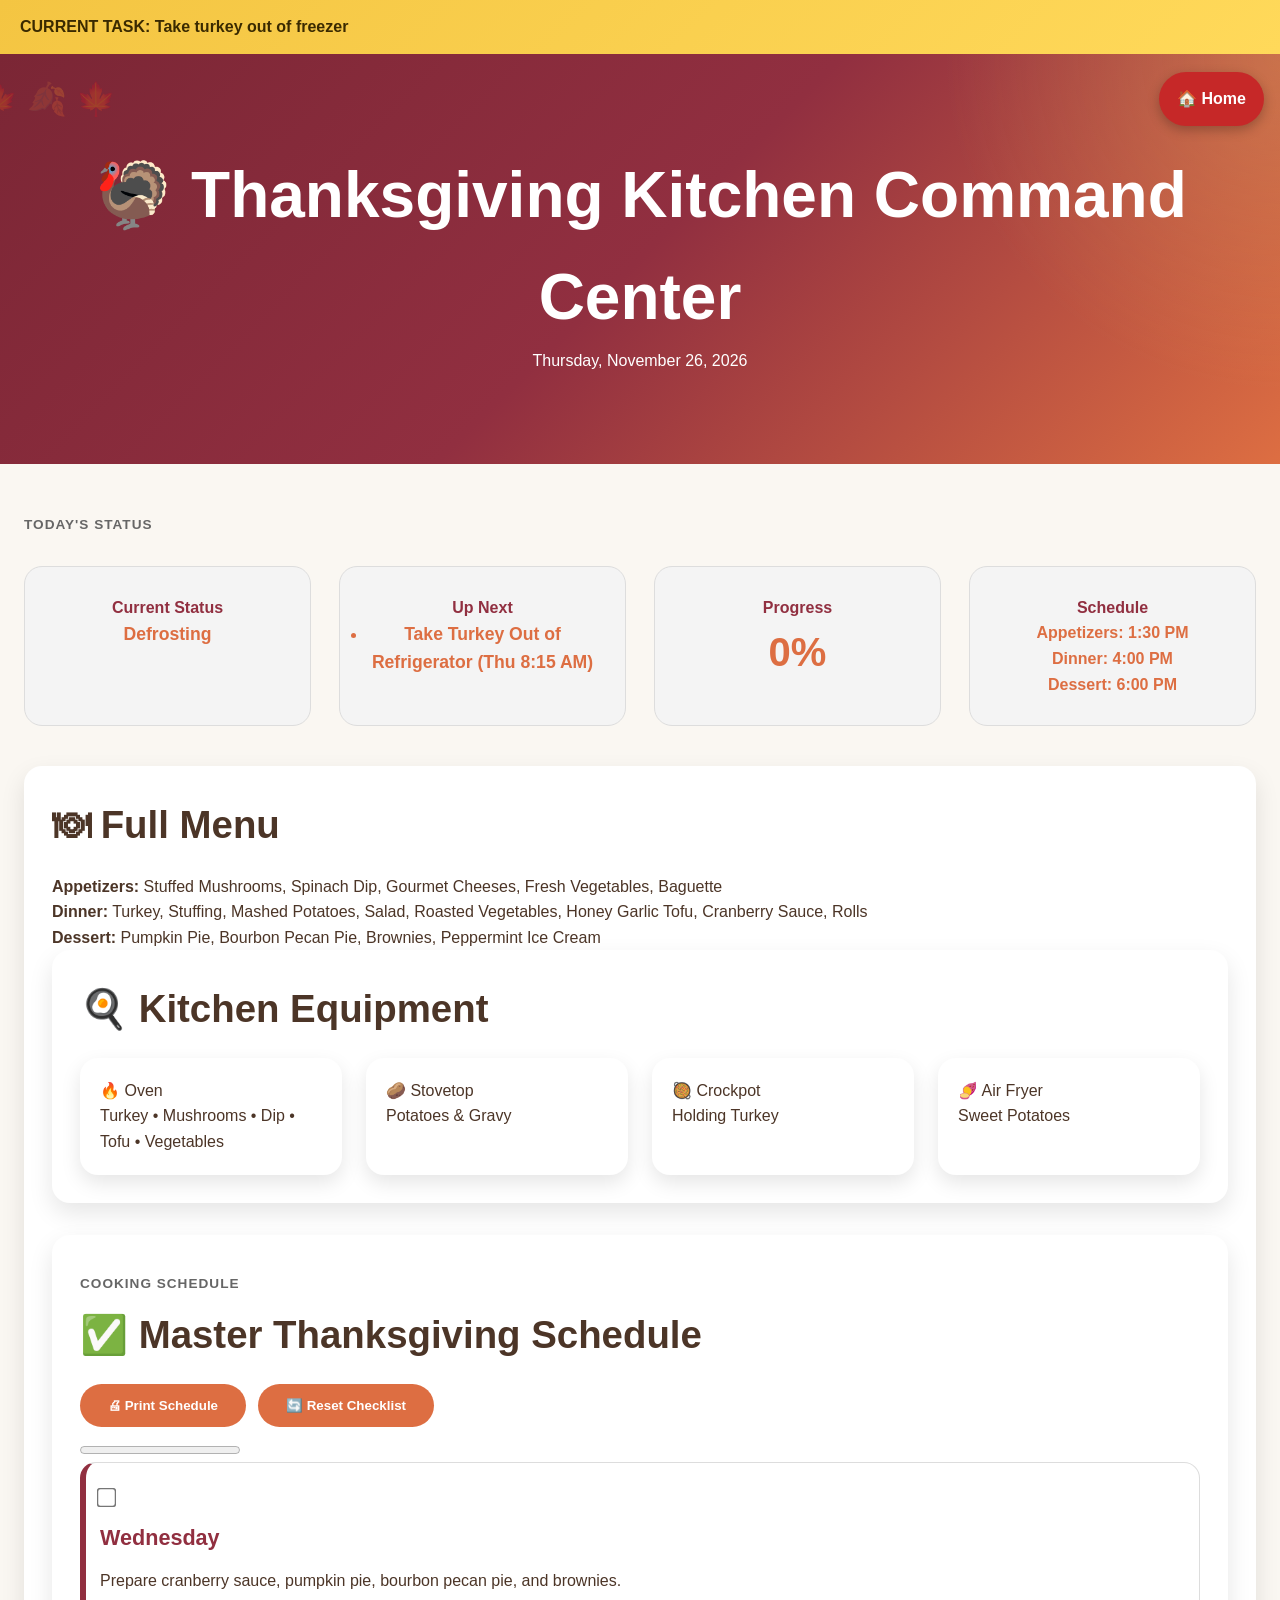
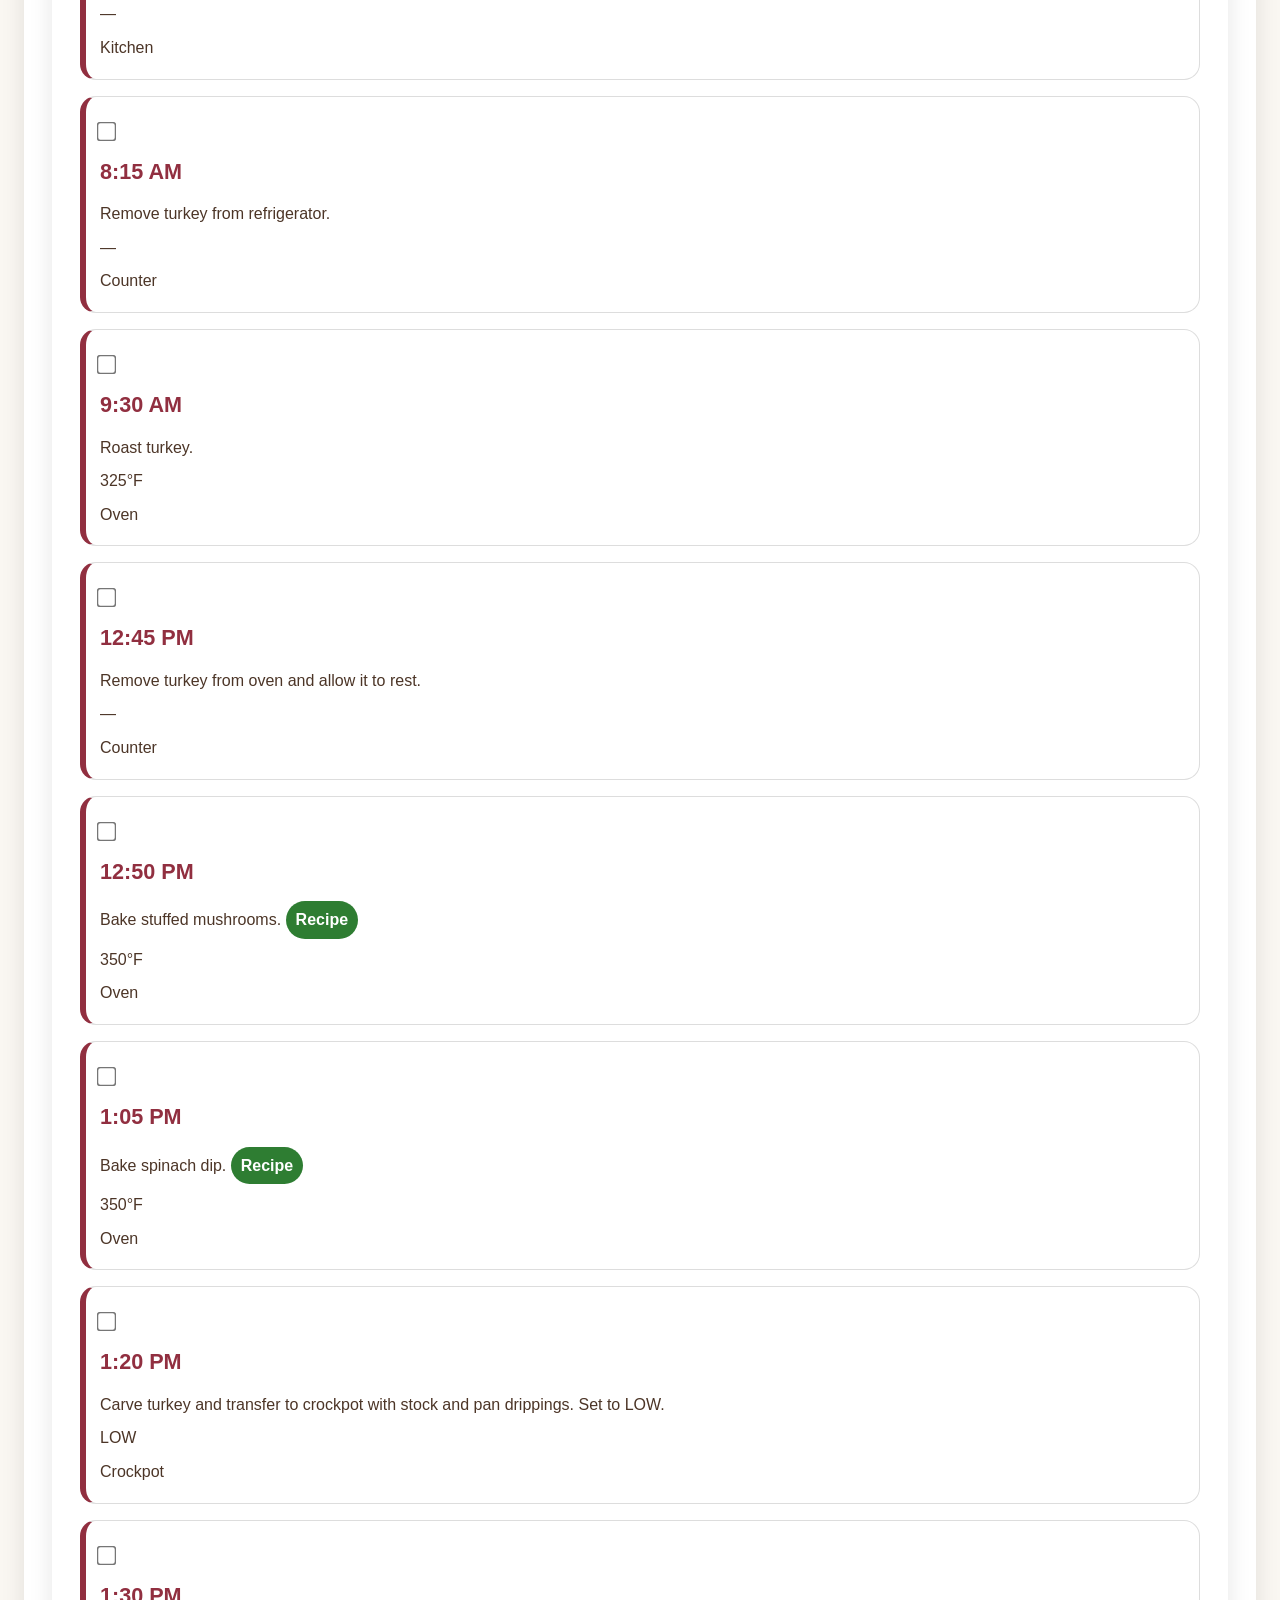
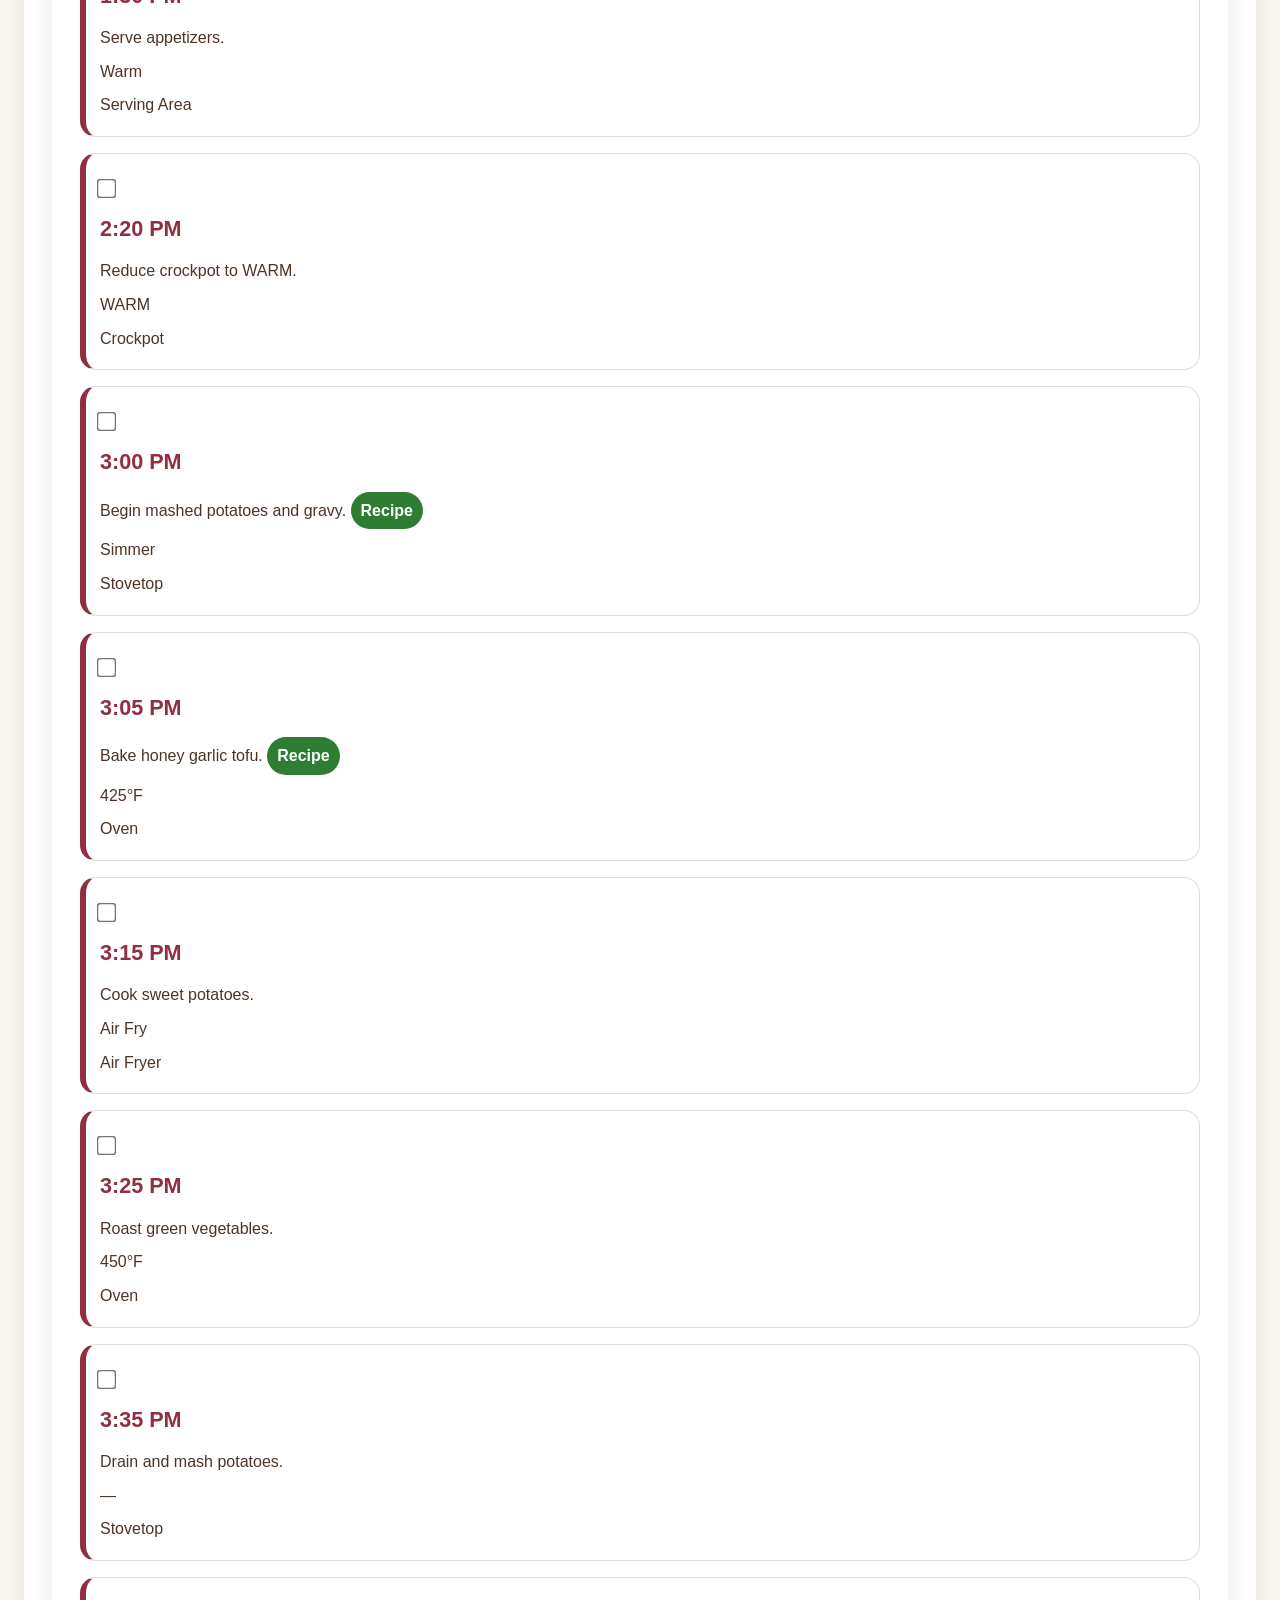
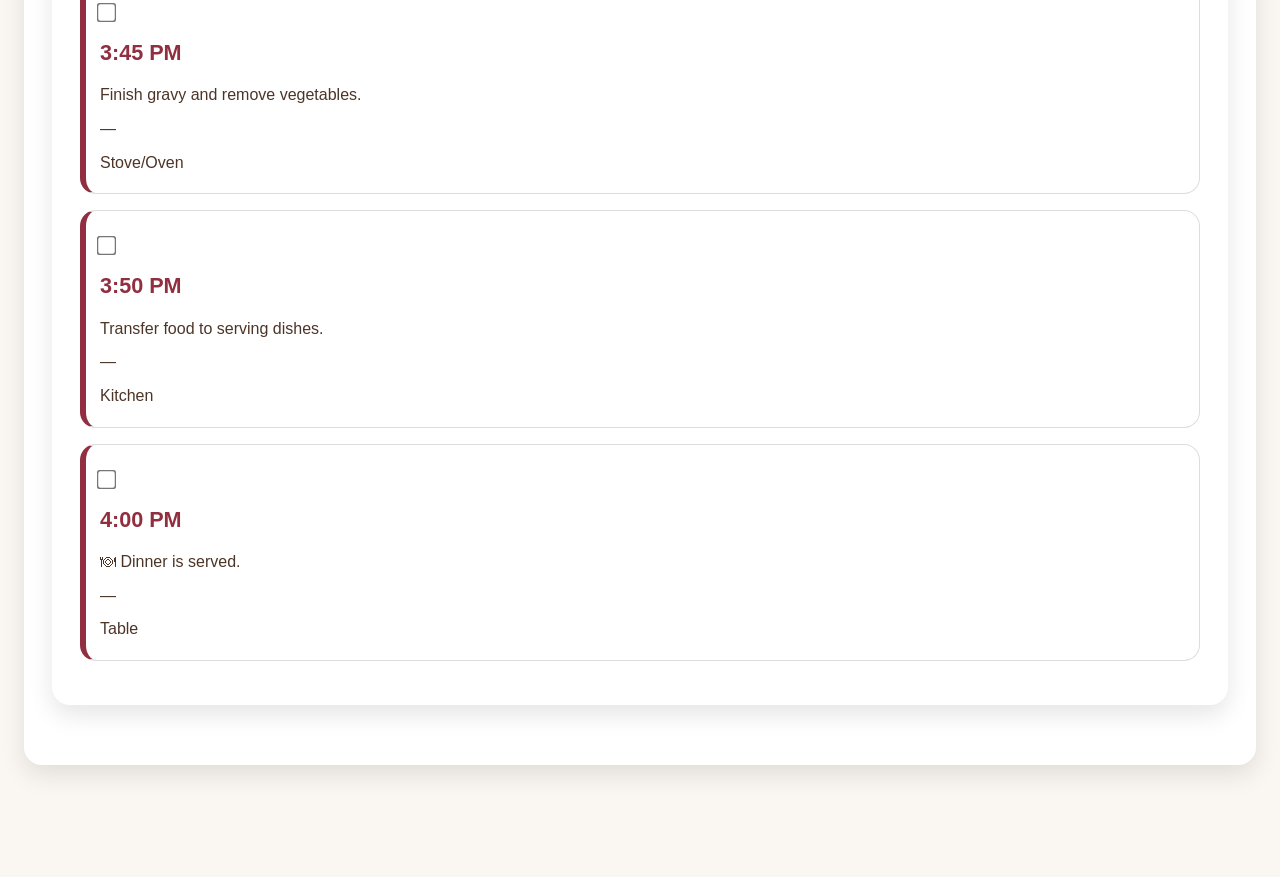
==== cooking.html @ 52731d4e "Add files via upload" ====
<!DOCTYPE html>
<html lang="en">
<head>
<meta charset="UTF-8">
<meta name="viewport" content="width=device-width, initial-scale=1.0">
<title>Thanksgiving Kitchen Command Center</title>
<link rel="stylesheet" href="styles.css">
<style>
.topnav{padding:20px}.sticky-task{position:sticky;top:0;background:#912f40;color:#fff;padding:14px 20px;z-index:1000;font-weight:700}.equipment{display:grid;grid-template-columns:repeat(auto-fit,minmax(220px,1fr));gap:24px}.equip{background:#fff;border-radius:18px;padding:20px;box-shadow:0 8px 20px rgba(0,0,0,.1)}.controls{display:flex;gap:12px;flex-wrap:wrap}.progress-wrap{margin-top:10px}.schedule-table input{transform:scale(1.2)} 
.table-wrapper{overflow:visible}.schedule-table{width:100%}.schedule-table tr:first-child{display:none}.schedule-table,.schedule-table tbody,.schedule-table tr,.schedule-table td{display:block;width:100%}.schedule-table tr{background:#fff;margin:0 0 16px 0;border-radius:16px;padding:14px;box-shadow:0 4px 12px rgba(0,0,0,.08);border-left:6px solid #912f40}.schedule-table td{border:none;padding:4px 0}.schedule-table td:nth-child(1){font-size:1.25rem;font-weight:700}.schedule-table td:nth-child(2){font-weight:700;color:#912f40;font-size:1.05rem}.schedule-table td:nth-child(3){padding-top:8px}.schedule-table input{transform:scale(1.5)}.info-strip{background:#f4f4f4!important;box-shadow:none!important;border:1px solid #ddd}.section-title{font-size:.85rem;letter-spacing:1px;color:#666;font-weight:700;margin:10px 0;text-transform:uppercase}.equipment-simple{line-height:1.9;font-size:1.05rem}.schedule-table tr{box-shadow:none!important;border:1px solid #ddd;border-left:6px solid #912f40}.schedule-table td:nth-child(2){font-size:1.35rem}.schedule-table a{display:inline-block;background:#2e7d32;color:#fff;padding:6px 10px;border-radius:999px;text-decoration:none;font-weight:700}</style>
</head>
<body>
<style>.floating-home{position:fixed;right:16px;top:72px;background:#c62828;color:#fff;padding:14px 18px;border-radius:999px;text-decoration:none;font-weight:700;box-shadow:0 4px 12px rgba(0,0,0,.25);z-index:5000;display:block;color:#fff}.floating-home.show{display:block}</style><a href="index.html" class="floating-home" id="homeBtn">🏠 Home</a>
<div class="sticky-task" style="background:linear-gradient(135deg,#f4c542,#ffd95a);color:#3a2a00;font-weight:700">CURRENT TASK: <span id="currentTask">Take turkey out of freezer</span></div>
<header class="hero">
<h1>🦃 Thanksgiving Kitchen Command Center</h1>
<p>Thursday, November 26, 2026</p>
</header>
<div class="container">
<h3 class="section-title">Today's Status</h3><div class="dashboard">
<div class="stat-card info-strip"><div class="stat-title">Current Status</div><div id="turkeyStatus" class="stat-value" style="font-size:1.1rem">Defrosting</div></div>
<div class="stat-card info-strip"><div class="stat-title">Up Next</div><div class="stat-value" id="upNext" style="font-size:1.1rem"><ul><li>Take Turkey Out of Refrigerator (Thu 8:15 AM)</li></ul></div></div>
<div class="stat-card info-strip"><div class="stat-title">Progress</div><div class="stat-value" id="progressPct">0%</div></div>
<div class="stat-card info-strip"><div class="stat-title">Schedule</div><div class="stat-value" style="font-size:1rem">Appetizers: 1:30 PM<br>Dinner: 4:00 PM<br>Dessert: 6:00 PM</div></div>
</div>
<div class='card'><h2>🍽 Full Menu</h2><p><strong>Appetizers:</strong> Stuffed Mushrooms, Spinach Dip, Gourmet Cheeses, Fresh Vegetables, Baguette</p><p><strong>Dinner:</strong> Turkey, Stuffing, Mashed Potatoes, Salad, Roasted Vegetables, Honey Garlic Tofu, Cranberry Sauce, Rolls</p><p><strong>Dessert:</strong> Pumpkin Pie, Bourbon Pecan Pie, Brownies, Peppermint Ice Cream</p><div class="card"><h2>🍳 Kitchen Equipment</h2><div class="equipment"><div class="equip">🔥 Oven<br>Turkey • Mushrooms • Dip • Tofu • Vegetables</div><div class="equip">🥔 Stovetop<br>Potatoes & Gravy</div><div class="equip">🥘 Crockpot<br>Holding Turkey</div><div class="equip">🍠 Air Fryer<br>Sweet Potatoes</div></div></div>
<div class="card">
<h3 class="section-title">Cooking Schedule</h3><h2>✅ Master Thanksgiving Schedule</h2>
<div class="controls"><button class="btn" onclick="window.print()">🖨 Print Schedule</button><button class="btn btn-secondary" onclick="resetChecks()">🔄 Reset Checklist</button></div>
<div class="progress-wrap"><progress id="progress" max="17" value="0"></progress></div>
<div class="table-wrapper">
<table class="schedule-table">
<tr><th>Done</th><th>Time</th><th>Task</th><th>Temp</th><th>Equipment</th></tr>
<tr><td><input class='task' type='checkbox'></td><td>Wednesday</td><td>Prepare cranberry sauce, pumpkin pie, bourbon pecan pie, and brownies.</td><td>—</td><td>Kitchen</td></tr>
<tr><td><input class='task' type='checkbox'></td><td>8:15 AM</td><td>Remove turkey from refrigerator.</td><td>—</td><td>Counter</td></tr>
<tr><td><input class='task' type='checkbox'></td><td>9:30 AM</td><td>Roast turkey.</td><td>325°F</td><td>Oven</td></tr>
<tr><td><input class='task' type='checkbox'></td><td>12:45 PM</td><td>Remove turkey from oven and allow it to rest.</td><td>—</td><td>Counter</td></tr>
<tr><td><input class='task' type='checkbox'></td><td>12:50 PM</td><td>Bake stuffed mushrooms. <a href="https://www.veganricha.com/vegan-stuffed-mushrooms/" target="_blank" rel="noopener noreferrer">Recipe</a></td><td>350°F</td><td>Oven</td></tr>
<tr><td><input class='task' type='checkbox'></td><td>1:05 PM</td><td>Bake spinach dip. <a href="https://onmykidsplate.com/baked-spinach-dip/" target="_blank" rel="noopener noreferrer">Recipe</a></td><td>350°F</td><td>Oven</td></tr>
<tr><td><input class='task' type='checkbox'></td><td>1:20 PM</td><td>Carve turkey and transfer to crockpot with stock and pan drippings. Set to LOW.</td><td>LOW</td><td>Crockpot</td></tr>
<tr><td><input class='task' type='checkbox'></td><td>1:30 PM</td><td>Serve appetizers.</td><td>Warm</td><td>Serving Area</td></tr>
<tr><td><input class='task' type='checkbox'></td><td>2:20 PM</td><td>Reduce crockpot to WARM.</td><td>WARM</td><td>Crockpot</td></tr>
<tr><td><input class='task' type='checkbox'></td><td>3:00 PM</td><td>Begin mashed potatoes and gravy. <a href="https://www.noracooks.com/easy-vegan-gravy/" target="_blank" rel="noopener noreferrer">Recipe</a></td><td>Simmer</td><td>Stovetop</td></tr>
<tr><td><input class='task' type='checkbox'></td><td>3:05 PM</td><td>Bake honey garlic tofu. <a href="https://www.plantpowercouple.com/recipes/vegan-honey-chicken-recipe/" target="_blank" rel="noopener noreferrer">Recipe</a></td><td>425°F</td><td>Oven</td></tr>
<tr><td><input class='task' type='checkbox'></td><td>3:15 PM</td><td>Cook sweet potatoes.</td><td>Air Fry</td><td>Air Fryer</td></tr>
<tr><td><input class='task' type='checkbox'></td><td>3:25 PM</td><td>Roast green vegetables.</td><td>450°F</td><td>Oven</td></tr>
<tr><td><input class='task' type='checkbox'></td><td>3:35 PM</td><td>Drain and mash potatoes.</td><td>—</td><td>Stovetop</td></tr>
<tr><td><input class='task' type='checkbox'></td><td>3:45 PM</td><td>Finish gravy and remove vegetables.</td><td>—</td><td>Stove/Oven</td></tr>
<tr><td><input class='task' type='checkbox'></td><td>3:50 PM</td><td>Transfer food to serving dishes.</td><td>—</td><td>Kitchen</td></tr>
<tr><td><input class='task' type='checkbox'></td><td>4:00 PM</td><td>🍽 Dinner is served.</td><td>—</td><td>Table</td></tr>
</table></div></div>
</div>
---- styles.css ----
/* Thanksgiving Command Center v3 */
:root{
--cranberry:#912f40;--cranberry-dark:#7b2635;--pumpkin:#dd6e42;--pumpkin-dark:#c95e34;--gold:#f4b942;--gold-light:#ffd86b;--sage:#7d8f69;--cream:#faf7f2;--brown:#4c3527;--radius-sm:12px;--radius-md:18px;--radius-lg:24px;--shadow-sm:0 4px 10px rgba(0,0,0,.08);--shadow-md:0 10px 24px rgba(0,0,0,.10);--shadow-lg:0 20px 40px rgba(0,0,0,.15);--content-width:1400px;--transition:all .25s ease}
*{box-sizing:border-box;margin:0;padding:0}html{scroll-behavior:smooth}body{background:var(--cream);color:var(--brown);font-family:'Segoe UI',Tahoma,sans-serif;line-height:1.6}.container{max-width:var(--content-width);margin:0 auto;padding:40px 24px 80px}h1{font-size:clamp(2.5rem,5vw,4.5rem)}h2{font-size:clamp(1.8rem,3vw,2.5rem);margin-bottom:18px}h3{font-size:1.2rem;margin-bottom:8px}.hero{position:relative;overflow:hidden;background:radial-gradient(circle at top right,rgba(255,216,107,.25),transparent 25%),linear-gradient(135deg,var(--cranberry-dark),var(--cranberry),var(--pumpkin));color:#fff;text-align:center;padding:90px 20px}.hero::before{content:'🍁 🍂 🍁 🍂 🍁';position:absolute;top:20px;left:-120px;font-size:2rem;opacity:.25;animation:driftLeaves 30s linear infinite}.card{background:#fff;border-radius:var(--radius-md);padding:28px;box-shadow:var(--shadow-md);margin-bottom:32px;transition:var(--transition)}.card:hover{transform:translateY(-4px);box-shadow:var(--shadow-lg)}.dashboard{display:grid;grid-template-columns:repeat(auto-fit,minmax(240px,1fr));gap:28px;margin:30px 0 40px}.stat-card{background:#fff;border-top:6px solid var(--pumpkin);padding:28px;border-radius:var(--radius-md);box-shadow:var(--shadow-md);text-align:center}.stat-title{color:var(--cranberry);font-weight:700}.stat-value{font-size:clamp(1.5rem,4vw,2.5rem);font-weight:800;color:var(--pumpkin)}.btn{display:inline-block;background:var(--pumpkin);color:#fff;border:none;border-radius:999px;padding:14px 28px;font-weight:700;cursor:pointer}.btn:hover{background:var(--pumpkin-dark)}.menu-grid,.equipment-grid,.grid{display:grid;gap:28px;grid-template-columns:repeat(auto-fit,minmax(280px,1fr));margin-bottom:40px}.menu-card,.equipment-card{background:#fff;padding:24px;border-radius:var(--radius-md);box-shadow:var(--shadow-md)}.equipment-card{border-top:6px solid var(--sage)}table{width:100%;border-collapse:collapse}th{background:var(--cranberry);color:#fff}th,td{border:1px solid #ddd;padding:12px}.table-wrapper{overflow-x:auto}.timeline{display:grid;gap:18px}.timeline-item{background:#fff;border-left:5px solid var(--pumpkin);padding:18px;border-radius:var(--radius-sm)}.bracket{min-width:1100px;display:grid;grid-template-columns:repeat(3,1fr);gap:50px}.match{background:#fff;padding:18px;border-radius:12px;box-shadow:var(--shadow-sm);position:relative}.match::after{content:'';position:absolute;right:-50px;top:50%;width:50px;height:3px;background:#d7c7b9}.champion-banner{background:linear-gradient(135deg,var(--gold),var(--gold-light));padding:36px;border-radius:var(--radius-lg);text-align:center;box-shadow:var(--shadow-lg)}@keyframes driftLeaves{from{transform:translateX(-10vw)}to{transform:translateX(120vw)}}@media(max-width:900px){.bracket{min-width:auto;grid-template-columns:1fr}.match::after{display:none}.dashboard,.grid,.menu-grid,.equipment-grid{grid-template-columns:1fr}}
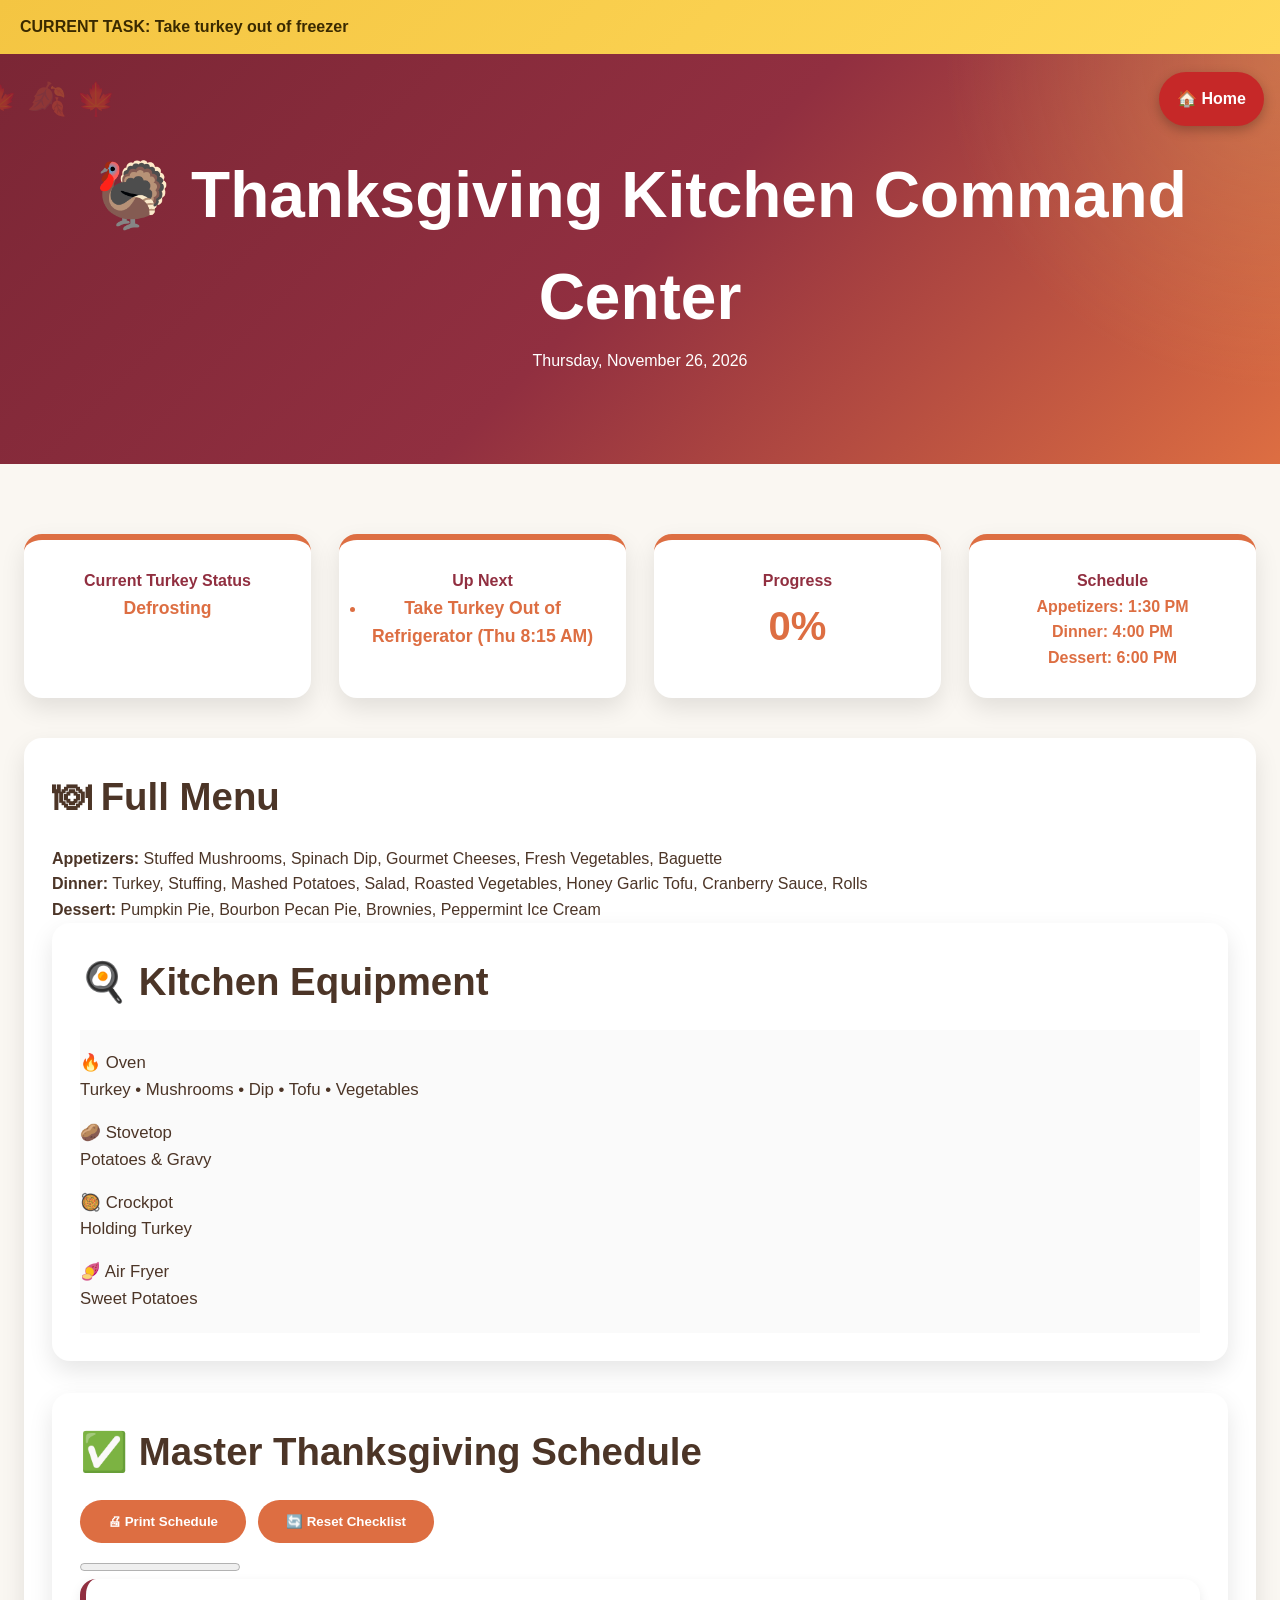
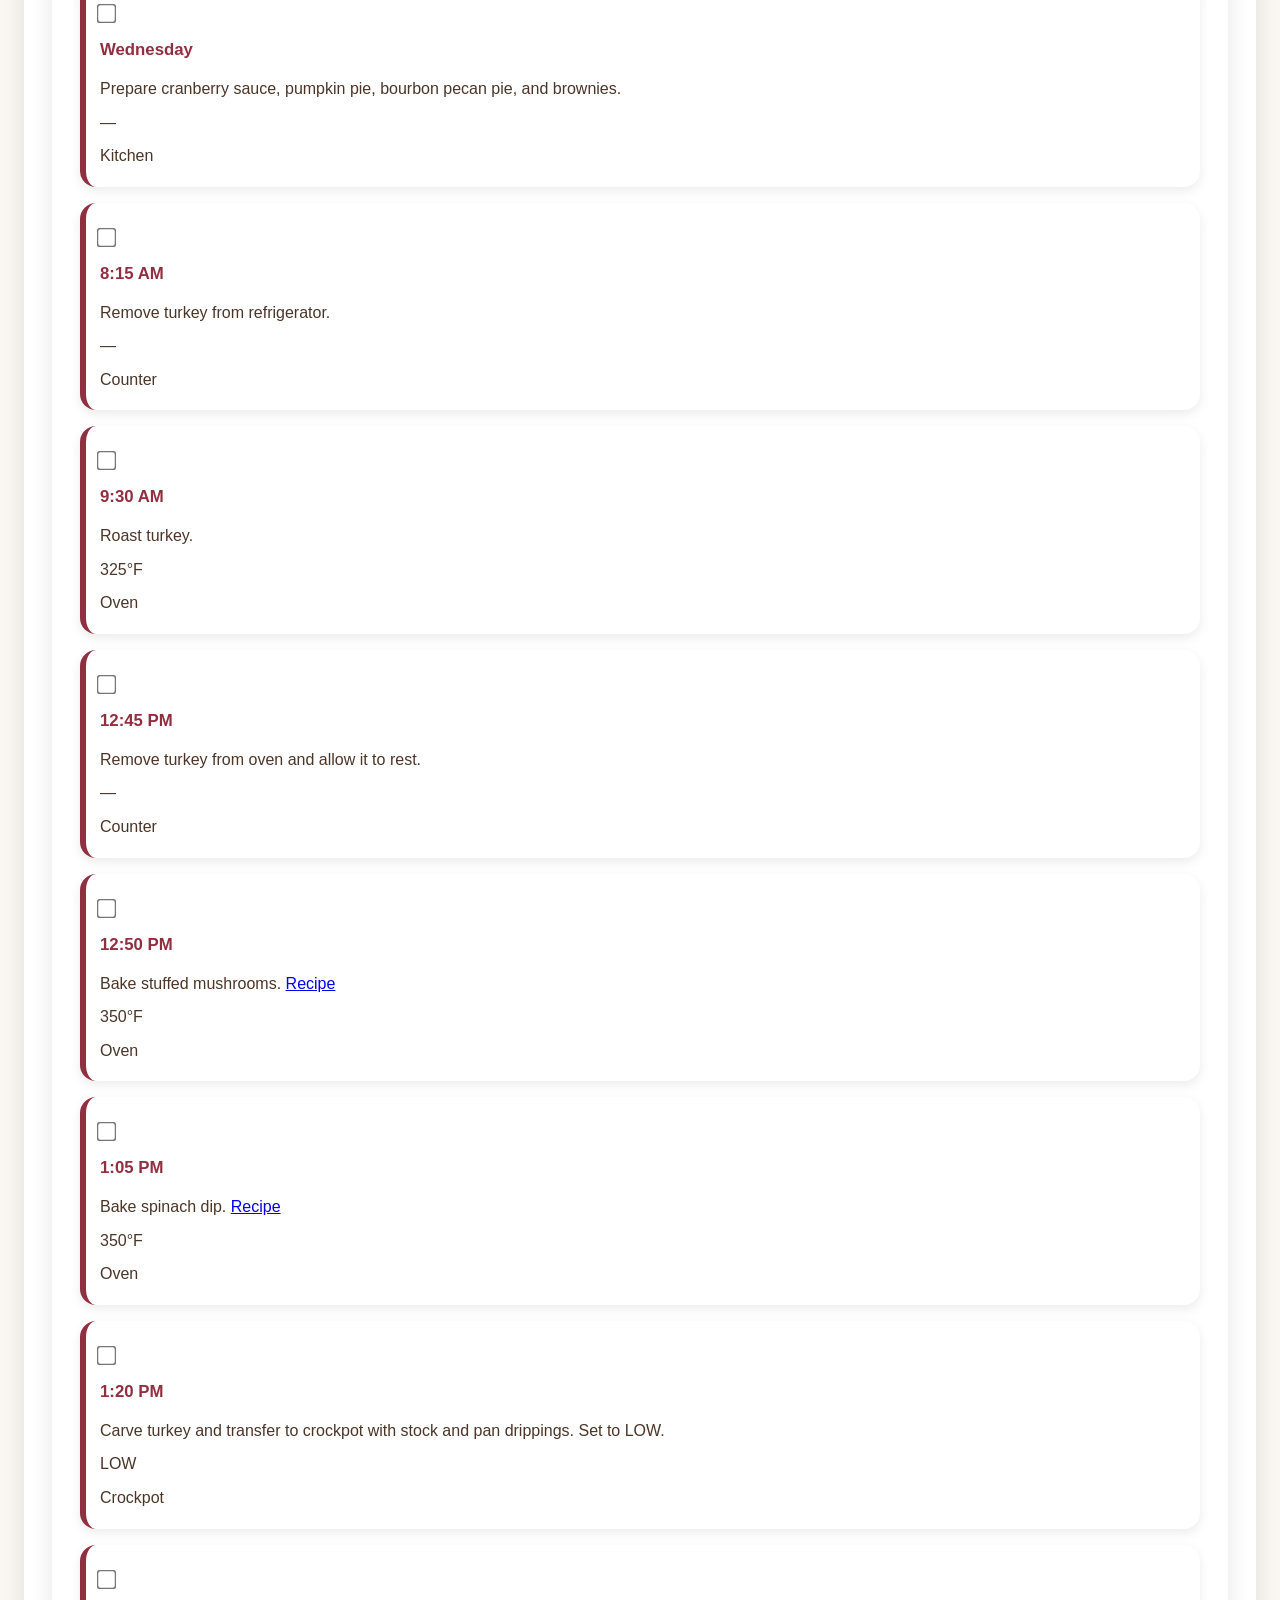
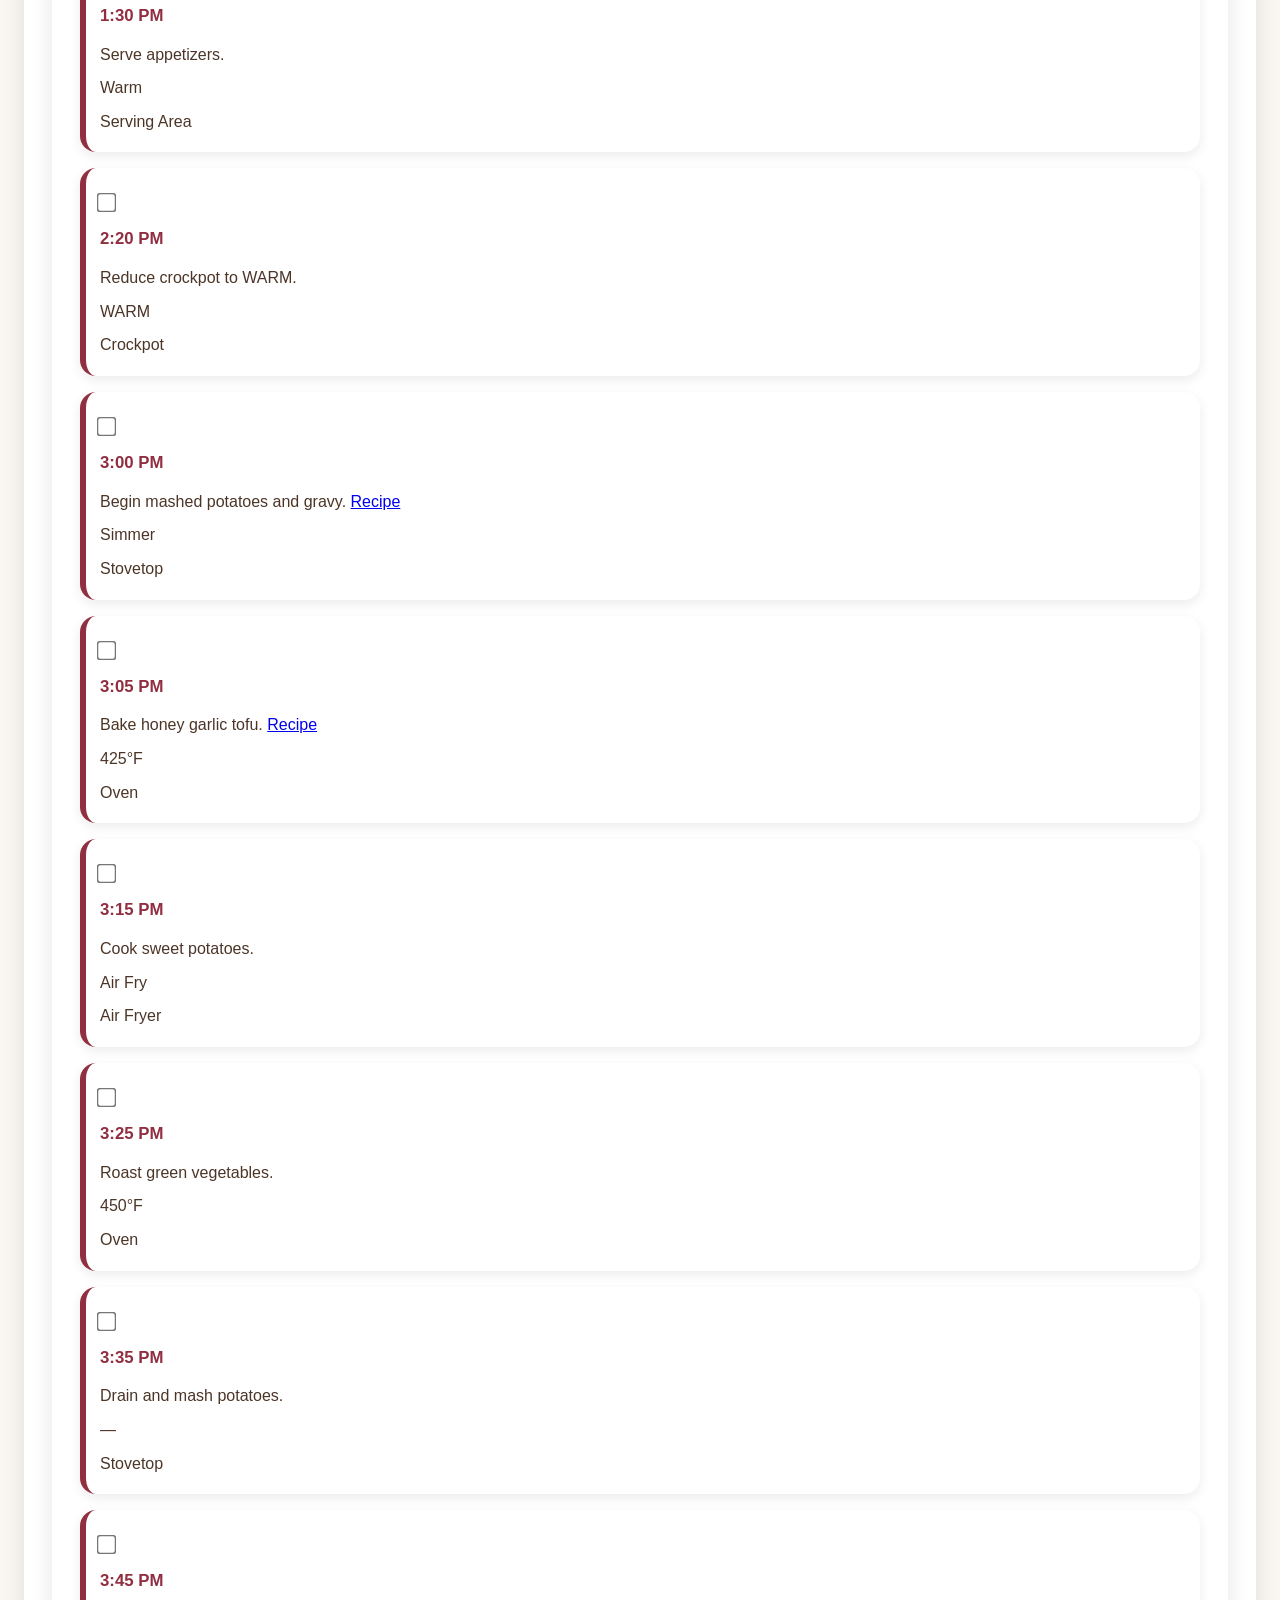
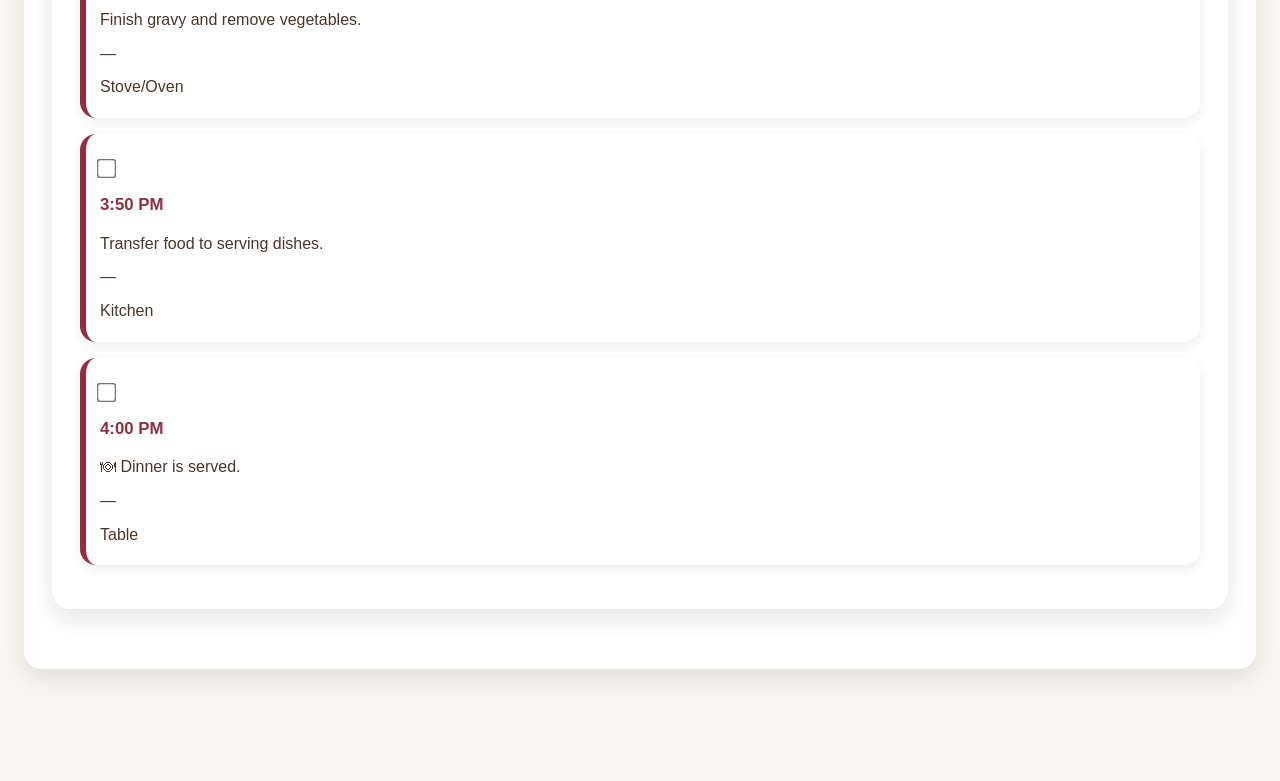
==== commit f96733df: "Add files via upload" ====
--- a/cooking.html
+++ b/cooking.html
@@ -7,7 +7,7 @@
 <link rel="stylesheet" href="styles.css">
 <style>
 .topnav{padding:20px}.sticky-task{position:sticky;top:0;background:#912f40;color:#fff;padding:14px 20px;z-index:1000;font-weight:700}.equipment{display:grid;grid-template-columns:repeat(auto-fit,minmax(220px,1fr));gap:24px}.equip{background:#fff;border-radius:18px;padding:20px;box-shadow:0 8px 20px rgba(0,0,0,.1)}.controls{display:flex;gap:12px;flex-wrap:wrap}.progress-wrap{margin-top:10px}.schedule-table input{transform:scale(1.2)} 
-.table-wrapper{overflow:visible}.schedule-table{width:100%}.schedule-table tr:first-child{display:none}.schedule-table,.schedule-table tbody,.schedule-table tr,.schedule-table td{display:block;width:100%}.schedule-table tr{background:#fff;margin:0 0 16px 0;border-radius:16px;padding:14px;box-shadow:0 4px 12px rgba(0,0,0,.08);border-left:6px solid #912f40}.schedule-table td{border:none;padding:4px 0}.schedule-table td:nth-child(1){font-size:1.25rem;font-weight:700}.schedule-table td:nth-child(2){font-weight:700;color:#912f40;font-size:1.05rem}.schedule-table td:nth-child(3){padding-top:8px}.schedule-table input{transform:scale(1.5)}.info-strip{background:#f4f4f4!important;box-shadow:none!important;border:1px solid #ddd}.section-title{font-size:.85rem;letter-spacing:1px;color:#666;font-weight:700;margin:10px 0;text-transform:uppercase}.equipment-simple{line-height:1.9;font-size:1.05rem}.schedule-table tr{box-shadow:none!important;border:1px solid #ddd;border-left:6px solid #912f40}.schedule-table td:nth-child(2){font-size:1.35rem}.schedule-table a{display:inline-block;background:#2e7d32;color:#fff;padding:6px 10px;border-radius:999px;text-decoration:none;font-weight:700}</style>
+.table-wrapper{overflow:visible}.schedule-table{width:100%}.schedule-table tr:first-child{display:none}.schedule-table,.schedule-table tbody,.schedule-table tr,.schedule-table td{display:block;width:100%}.schedule-table tr{background:#fff;margin:0 0 16px 0;border-radius:16px;padding:14px;box-shadow:0 4px 12px rgba(0,0,0,.08);border-left:6px solid #912f40}.schedule-table td{border:none;padding:4px 0}.schedule-table td:nth-child(1){font-size:1.25rem;font-weight:700}.schedule-table td:nth-child(2){font-weight:700;color:#912f40;font-size:1.05rem}.schedule-table td:nth-child(3){padding-top:8px}.schedule-table input{transform:scale(1.5)}.equipment-simple{display:block!important;background:#fafafa;padding:12px 0}.equipment-simple .equip{background:none!important;box-shadow:none!important;border:none!important;padding:8px 0;margin:0;font-size:1.05rem}.equipment-simple h3{margin:0;font-size:1rem;color:#444}</style>
 </head>
 <body>
 <style>.floating-home{position:fixed;right:16px;top:72px;background:#c62828;color:#fff;padding:14px 18px;border-radius:999px;text-decoration:none;font-weight:700;box-shadow:0 4px 12px rgba(0,0,0,.25);z-index:5000;display:block;color:#fff}.floating-home.show{display:block}</style><a href="index.html" class="floating-home" id="homeBtn">🏠 Home</a>
@@ -17,15 +17,15 @@
 <p>Thursday, November 26, 2026</p>
 </header>
 <div class="container">
-<h3 class="section-title">Today's Status</h3><div class="dashboard">
-<div class="stat-card info-strip"><div class="stat-title">Current Status</div><div id="turkeyStatus" class="stat-value" style="font-size:1.1rem">Defrosting</div></div>
-<div class="stat-card info-strip"><div class="stat-title">Up Next</div><div class="stat-value" id="upNext" style="font-size:1.1rem"><ul><li>Take Turkey Out of Refrigerator (Thu 8:15 AM)</li></ul></div></div>
-<div class="stat-card info-strip"><div class="stat-title">Progress</div><div class="stat-value" id="progressPct">0%</div></div>
-<div class="stat-card info-strip"><div class="stat-title">Schedule</div><div class="stat-value" style="font-size:1rem">Appetizers: 1:30 PM<br>Dinner: 4:00 PM<br>Dessert: 6:00 PM</div></div>
+<div class="dashboard">
+<div class="stat-card"><div class="stat-title">Current Turkey Status</div><div id="turkeyStatus" class="stat-value" style="font-size:1.1rem">Defrosting</div></div>
+<div class="stat-card"><div class="stat-title">Up Next</div><div class="stat-value" id="upNext" style="font-size:1.1rem"><ul><li>Take Turkey Out of Refrigerator (Thu 8:15 AM)</li></ul></div></div>
+<div class="stat-card"><div class="stat-title">Progress</div><div class="stat-value" id="progressPct">0%</div></div>
+<div class="stat-card"><div class="stat-title">Schedule</div><div class="stat-value" style="font-size:1rem">Appetizers: 1:30 PM<br>Dinner: 4:00 PM<br>Dessert: 6:00 PM</div></div>
 </div>
-<div class='card'><h2>🍽 Full Menu</h2><p><strong>Appetizers:</strong> Stuffed Mushrooms, Spinach Dip, Gourmet Cheeses, Fresh Vegetables, Baguette</p><p><strong>Dinner:</strong> Turkey, Stuffing, Mashed Potatoes, Salad, Roasted Vegetables, Honey Garlic Tofu, Cranberry Sauce, Rolls</p><p><strong>Dessert:</strong> Pumpkin Pie, Bourbon Pecan Pie, Brownies, Peppermint Ice Cream</p><div class="card"><h2>🍳 Kitchen Equipment</h2><div class="equipment"><div class="equip">🔥 Oven<br>Turkey • Mushrooms • Dip • Tofu • Vegetables</div><div class="equip">🥔 Stovetop<br>Potatoes & Gravy</div><div class="equip">🥘 Crockpot<br>Holding Turkey</div><div class="equip">🍠 Air Fryer<br>Sweet Potatoes</div></div></div>
+<div class='card'><h2>🍽 Full Menu</h2><p><strong>Appetizers:</strong> Stuffed Mushrooms, Spinach Dip, Gourmet Cheeses, Fresh Vegetables, Baguette</p><p><strong>Dinner:</strong> Turkey, Stuffing, Mashed Potatoes, Salad, Roasted Vegetables, Honey Garlic Tofu, Cranberry Sauce, Rolls</p><p><strong>Dessert:</strong> Pumpkin Pie, Bourbon Pecan Pie, Brownies, Peppermint Ice Cream</p><div class="card"><h2>🍳 Kitchen Equipment</h2><div class="equipment-simple"><div class="equip">🔥 Oven<br>Turkey • Mushrooms • Dip • Tofu • Vegetables</div><div class="equip">🥔 Stovetop<br>Potatoes & Gravy</div><div class="equip">🥘 Crockpot<br>Holding Turkey</div><div class="equip">🍠 Air Fryer<br>Sweet Potatoes</div></div></div>
 <div class="card">
-<h3 class="section-title">Cooking Schedule</h3><h2>✅ Master Thanksgiving Schedule</h2>
+<h2>✅ Master Thanksgiving Schedule</h2>
 <div class="controls"><button class="btn" onclick="window.print()">🖨 Print Schedule</button><button class="btn btn-secondary" onclick="resetChecks()">🔄 Reset Checklist</button></div>
 <div class="progress-wrap"><progress id="progress" max="17" value="0"></progress></div>
 <div class="table-wrapper">
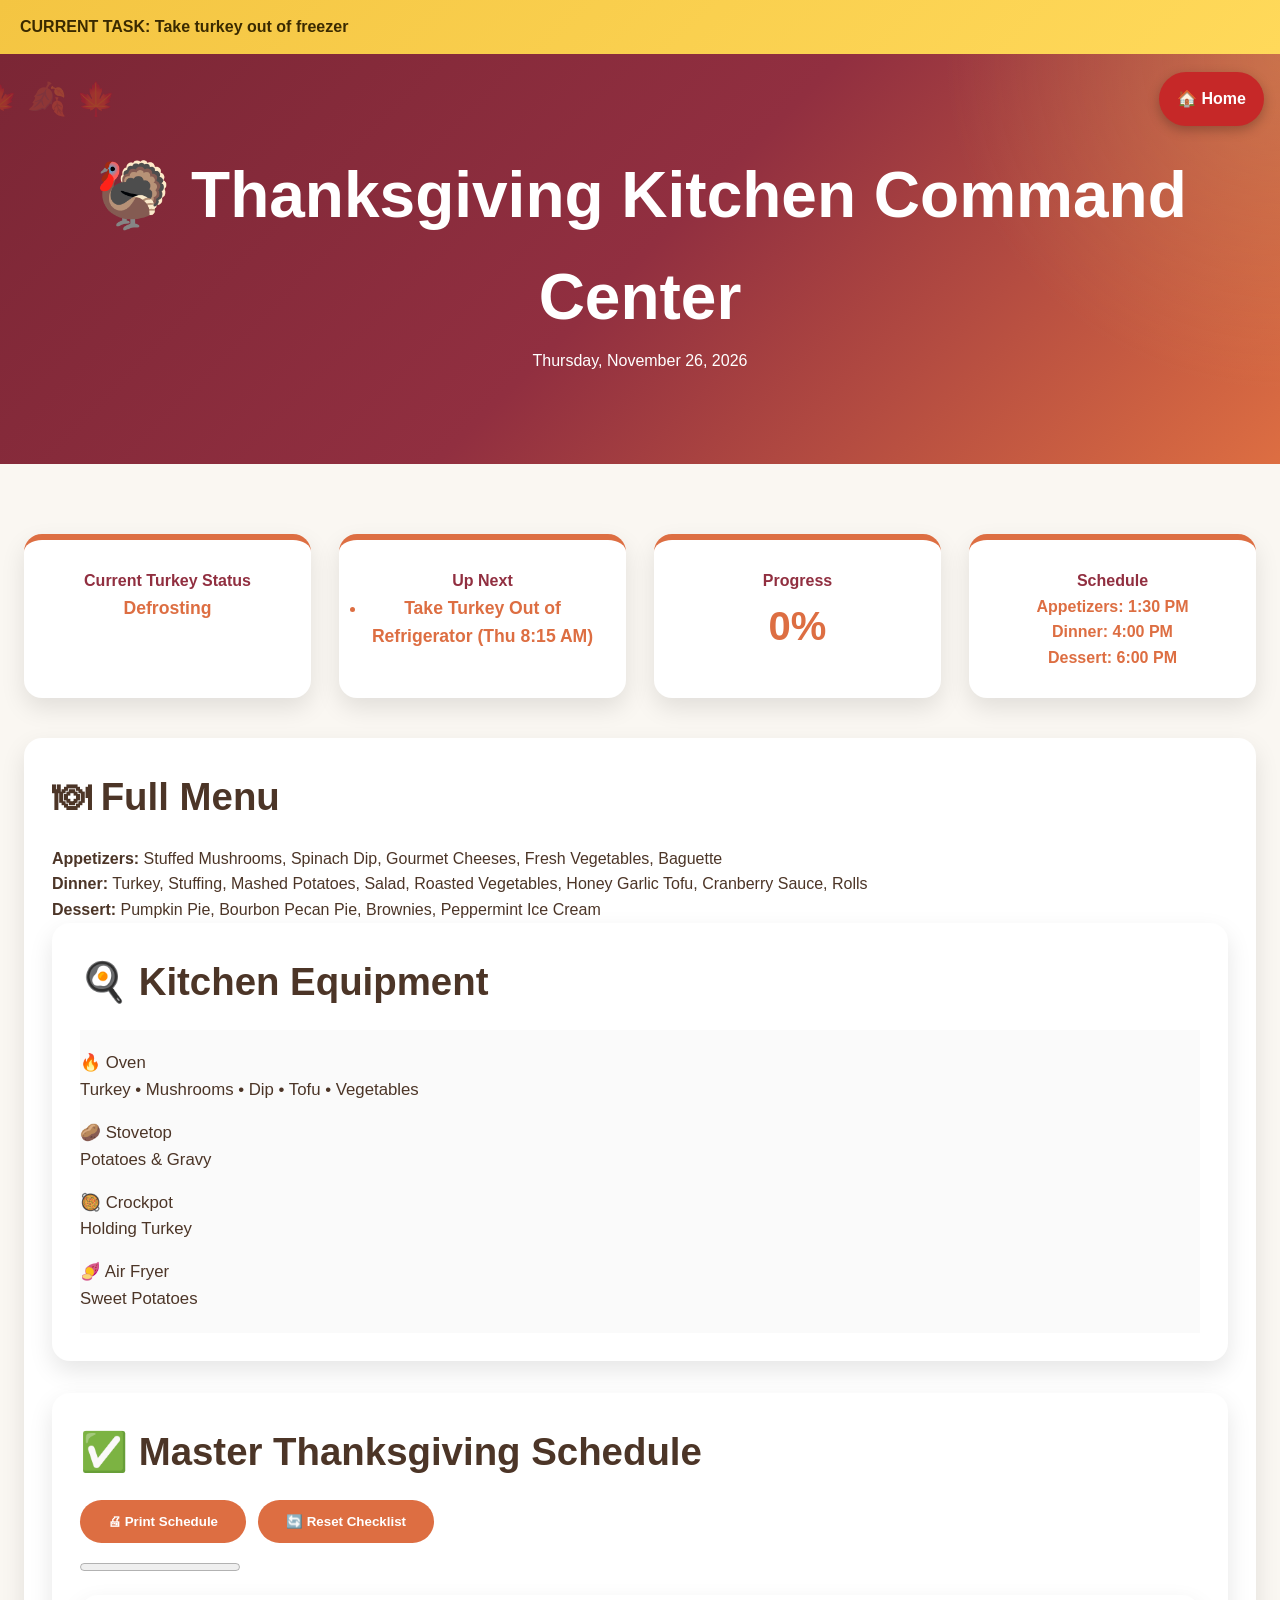
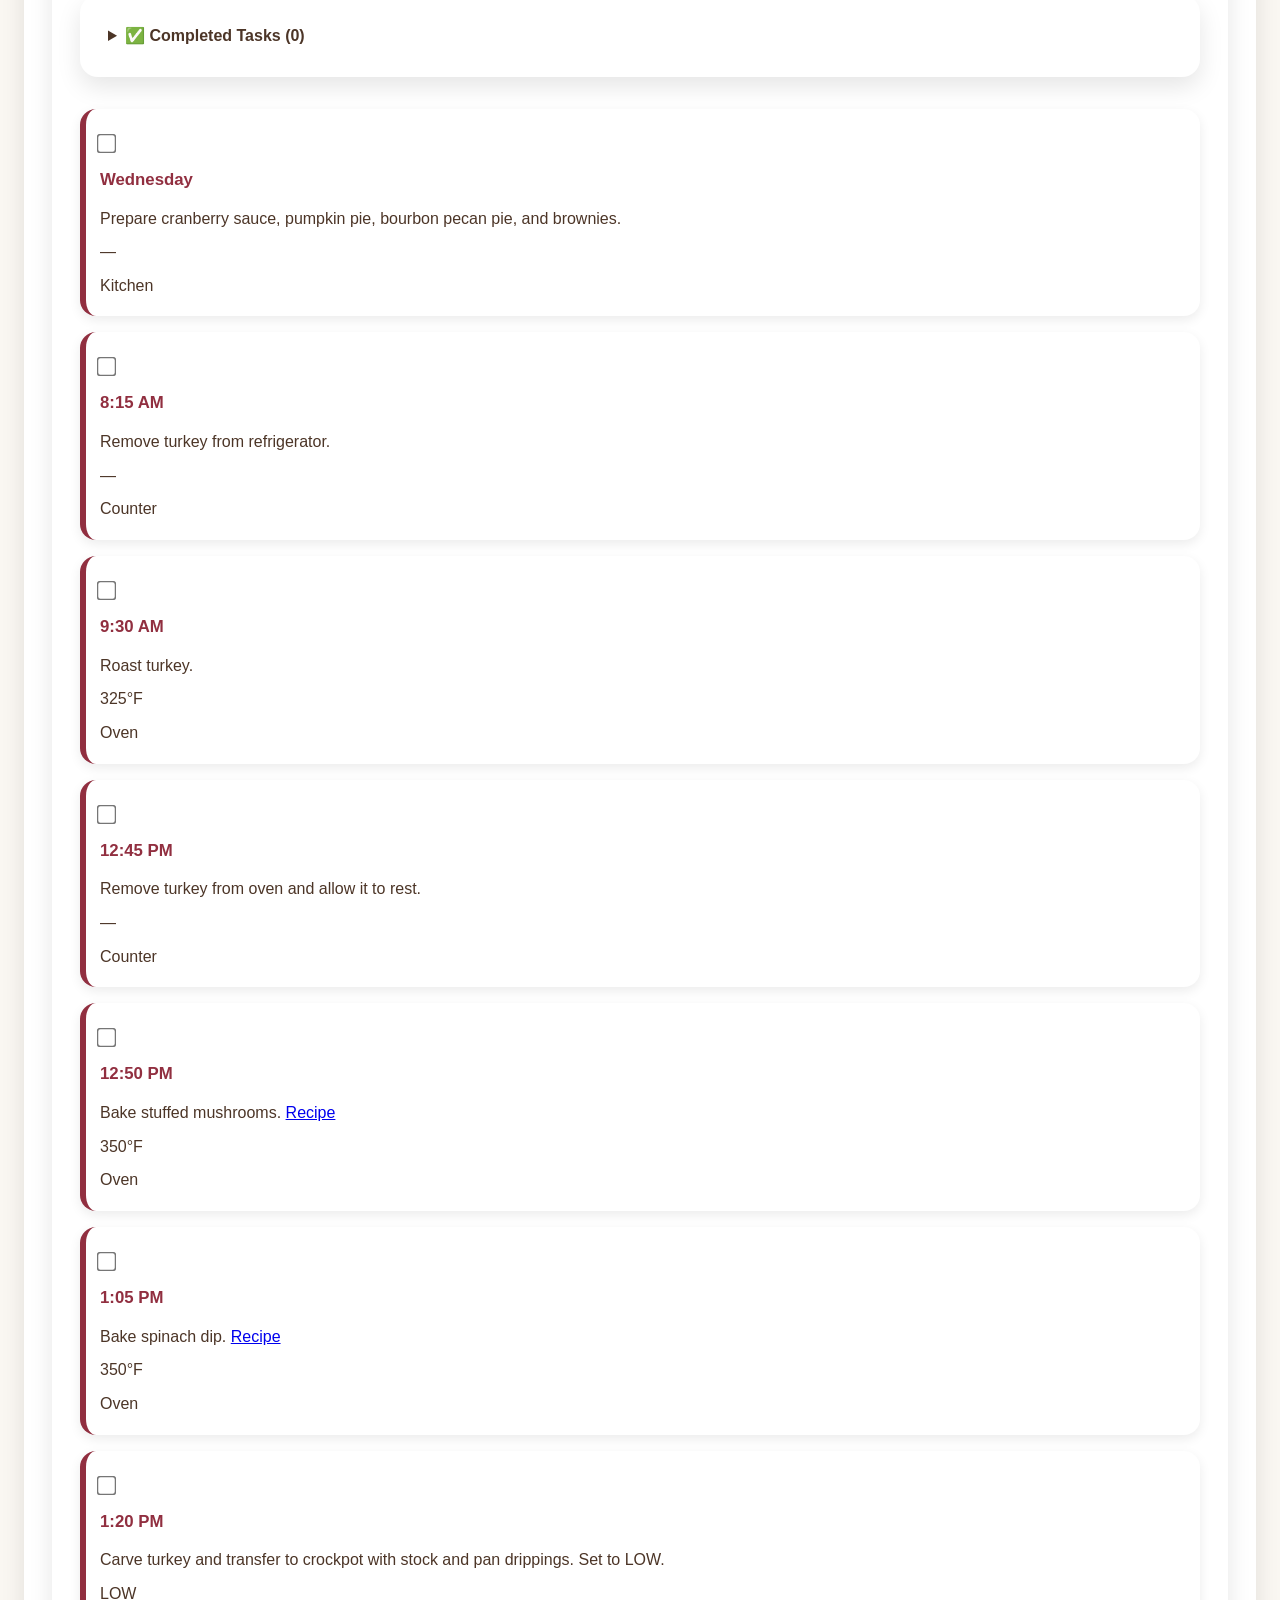
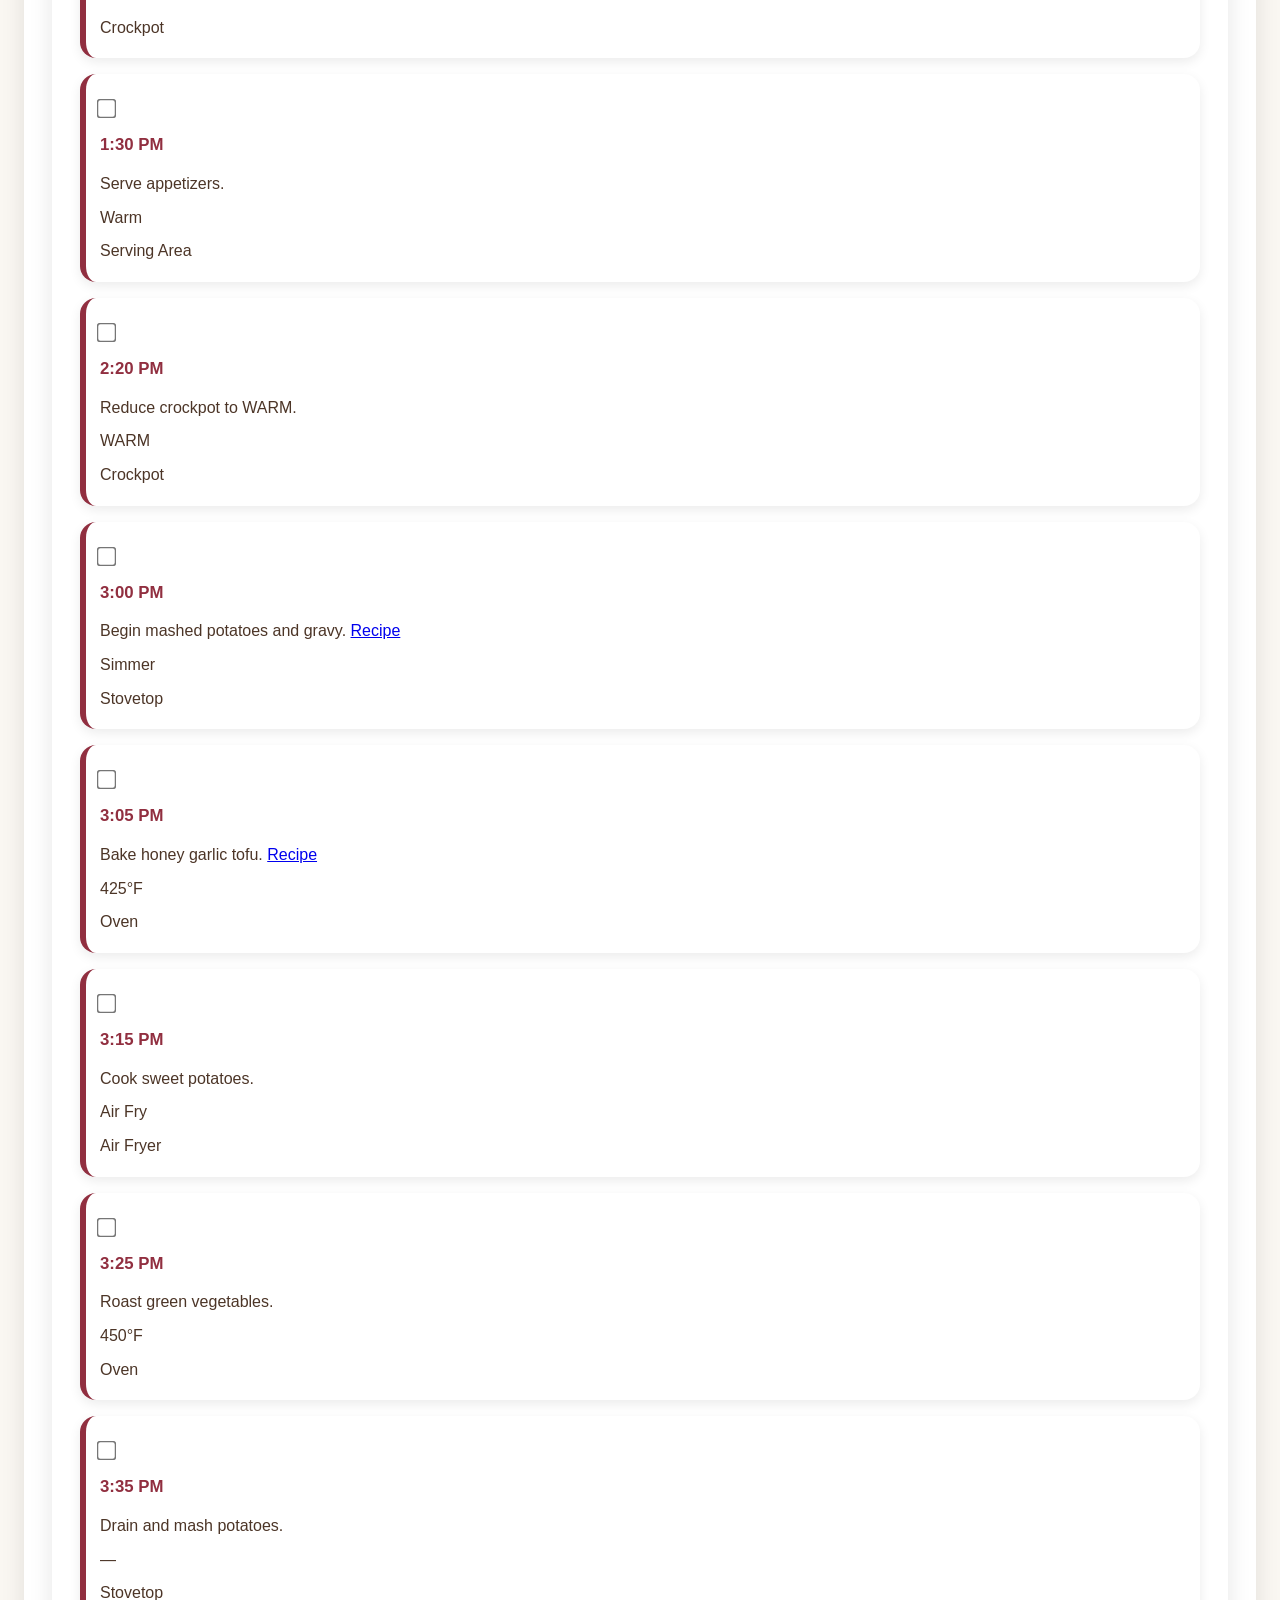
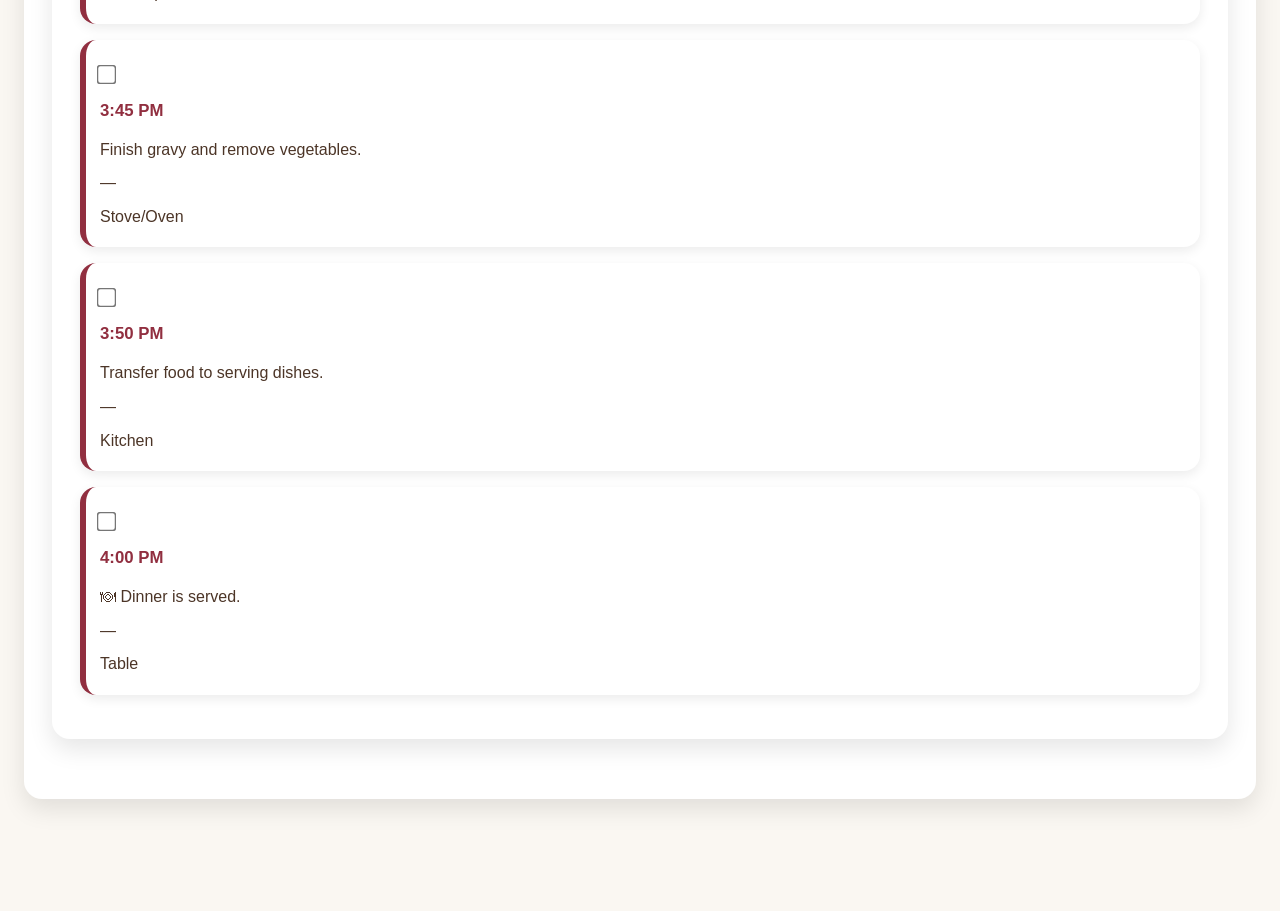
==== commit 0ac61af3: "Add files via upload" ====
--- a/cooking.html
+++ b/cooking.html
@@ -29,7 +29,7 @@
 <div class="controls"><button class="btn" onclick="window.print()">🖨 Print Schedule</button><button class="btn btn-secondary" onclick="resetChecks()">🔄 Reset Checklist</button></div>
 <div class="progress-wrap"><progress id="progress" max="17" value="0"></progress></div>
 <div class="table-wrapper">
-<table class="schedule-table">
+<details class="card" style="margin-top:16px"><summary><strong>✅ Completed Tasks (<span id="completedCount">0</span>)</strong></summary><table class="schedule-table"><tbody id="completedTasksBody"></tbody></table></details><table class="schedule-table"><tbody id="activeTasksBody">
 <tr><th>Done</th><th>Time</th><th>Task</th><th>Temp</th><th>Equipment</th></tr>
 <tr><td><input class='task' type='checkbox'></td><td>Wednesday</td><td>Prepare cranberry sauce, pumpkin pie, bourbon pecan pie, and brownies.</td><td>—</td><td>Kitchen</td></tr>
 <tr><td><input class='task' type='checkbox'></td><td>8:15 AM</td><td>Remove turkey from refrigerator.</td><td>—</td><td>Counter</td></tr>
@@ -48,6 +48,30 @@
 <tr><td><input class='task' type='checkbox'></td><td>3:45 PM</td><td>Finish gravy and remove vegetables.</td><td>—</td><td>Stove/Oven</td></tr>
 <tr><td><input class='task' type='checkbox'></td><td>3:50 PM</td><td>Transfer food to serving dishes.</td><td>—</td><td>Kitchen</td></tr>
 <tr><td><input class='task' type='checkbox'></td><td>4:00 PM</td><td>🍽 Dinner is served.</td><td>—</td><td>Table</td></tr>
-</table></div></div>
+</tbody></table></div></div>
 </div>
 
+
+<script>
+function updateProgress(){
+ const tasks=[...document.querySelectorAll('.task')];
+ const done=tasks.filter(t=>t.checked).length;
+ const pct=Math.round(done/tasks.length*100);
+ const p=document.getElementById('progress'); if(p){p.max=tasks.length;p.value=done;}
+ const txt=document.getElementById('progressPct'); if(txt){txt.textContent=pct+'%';}
+ tasks.forEach(t=>{
+   const row=t.closest('tr');
+   if(row){row.style.display=t.checked?'none':'block';}
+   localStorage.setItem('tg_'+tasks.indexOf(t),t.checked?'1':'0');
+  });
+}
+function resetChecks(){
+ document.querySelectorAll('.task').forEach((t,i)=>{t.checked=false;localStorage.removeItem('tg_'+i);});
+ updateProgress();
+}
+window.addEventListener('DOMContentLoaded',()=>{
+ const tasks=[...document.querySelectorAll('.task')];
+ tasks.forEach((t,i)=>{if(localStorage.getItem('tg_'+i)==='1')t.checked=true;t.addEventListener('change',updateProgress);});
+ updateProgress();
+});
+</script></body></html>
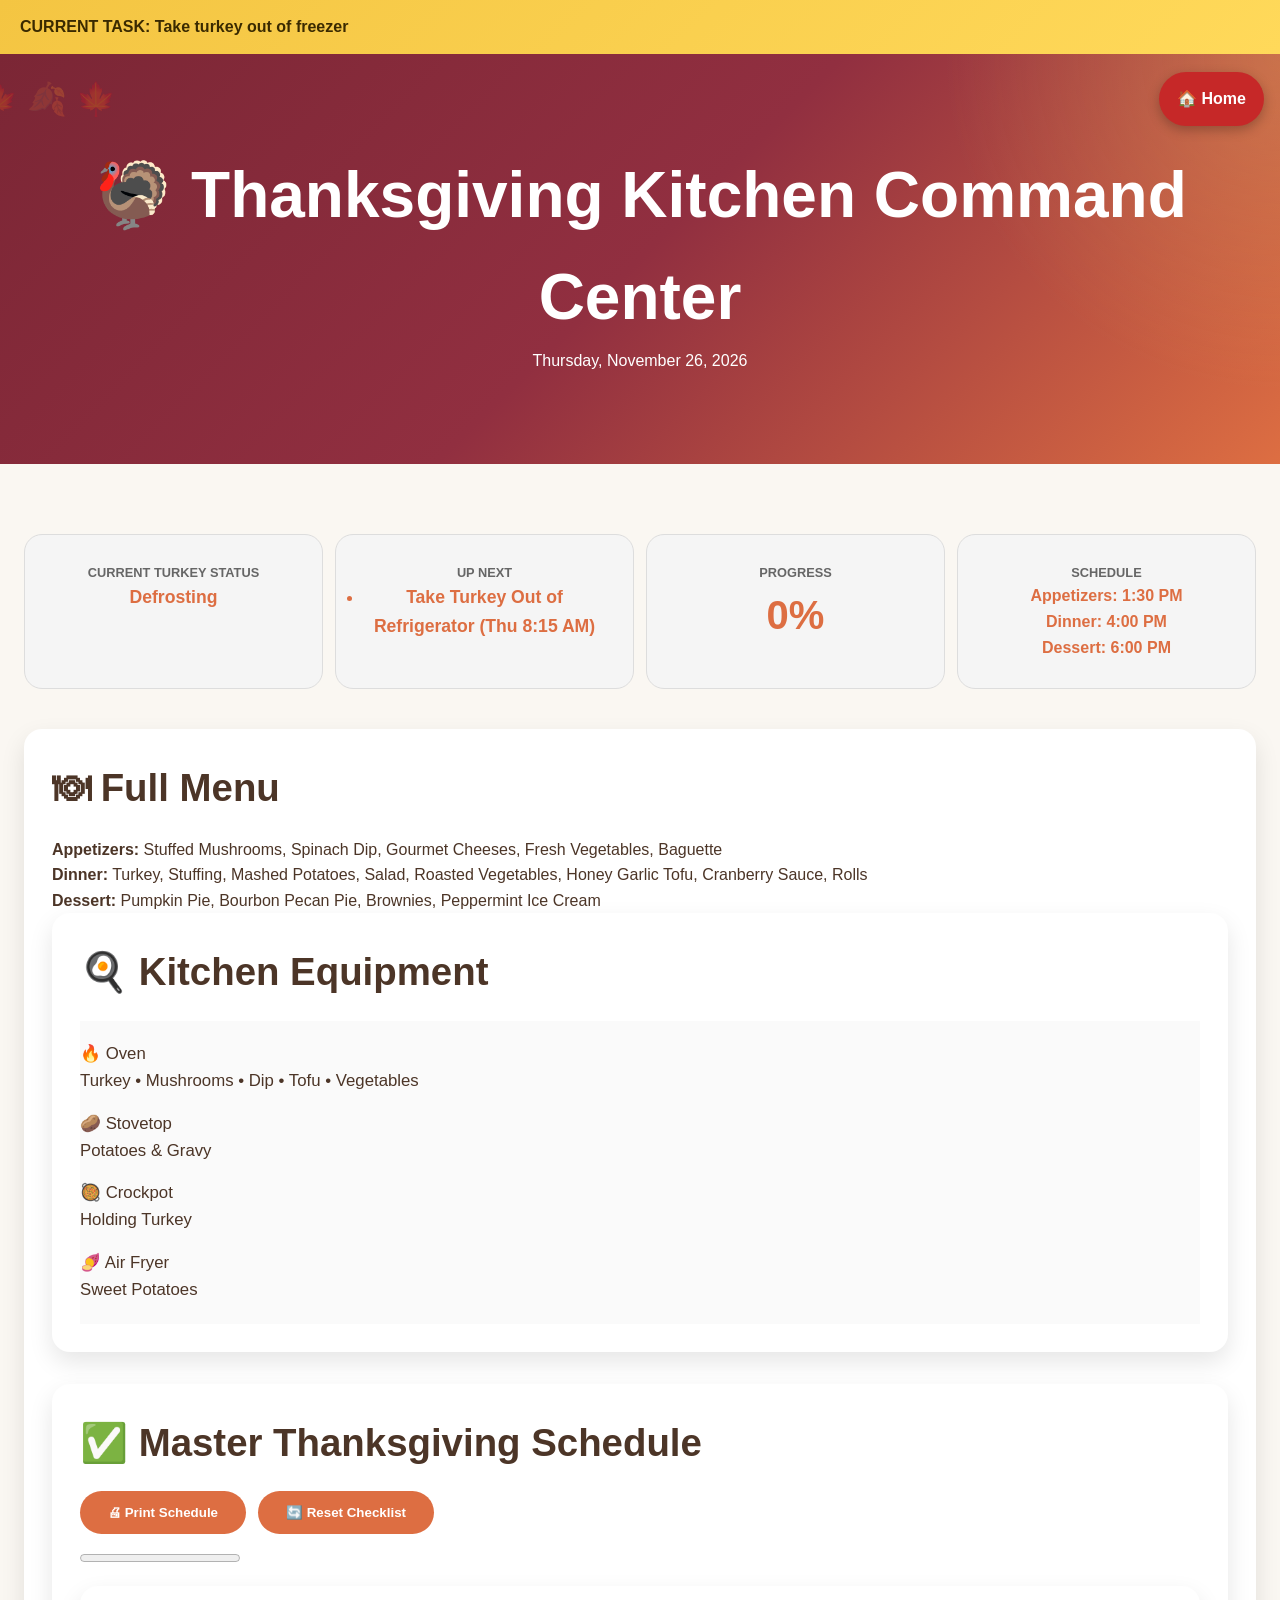
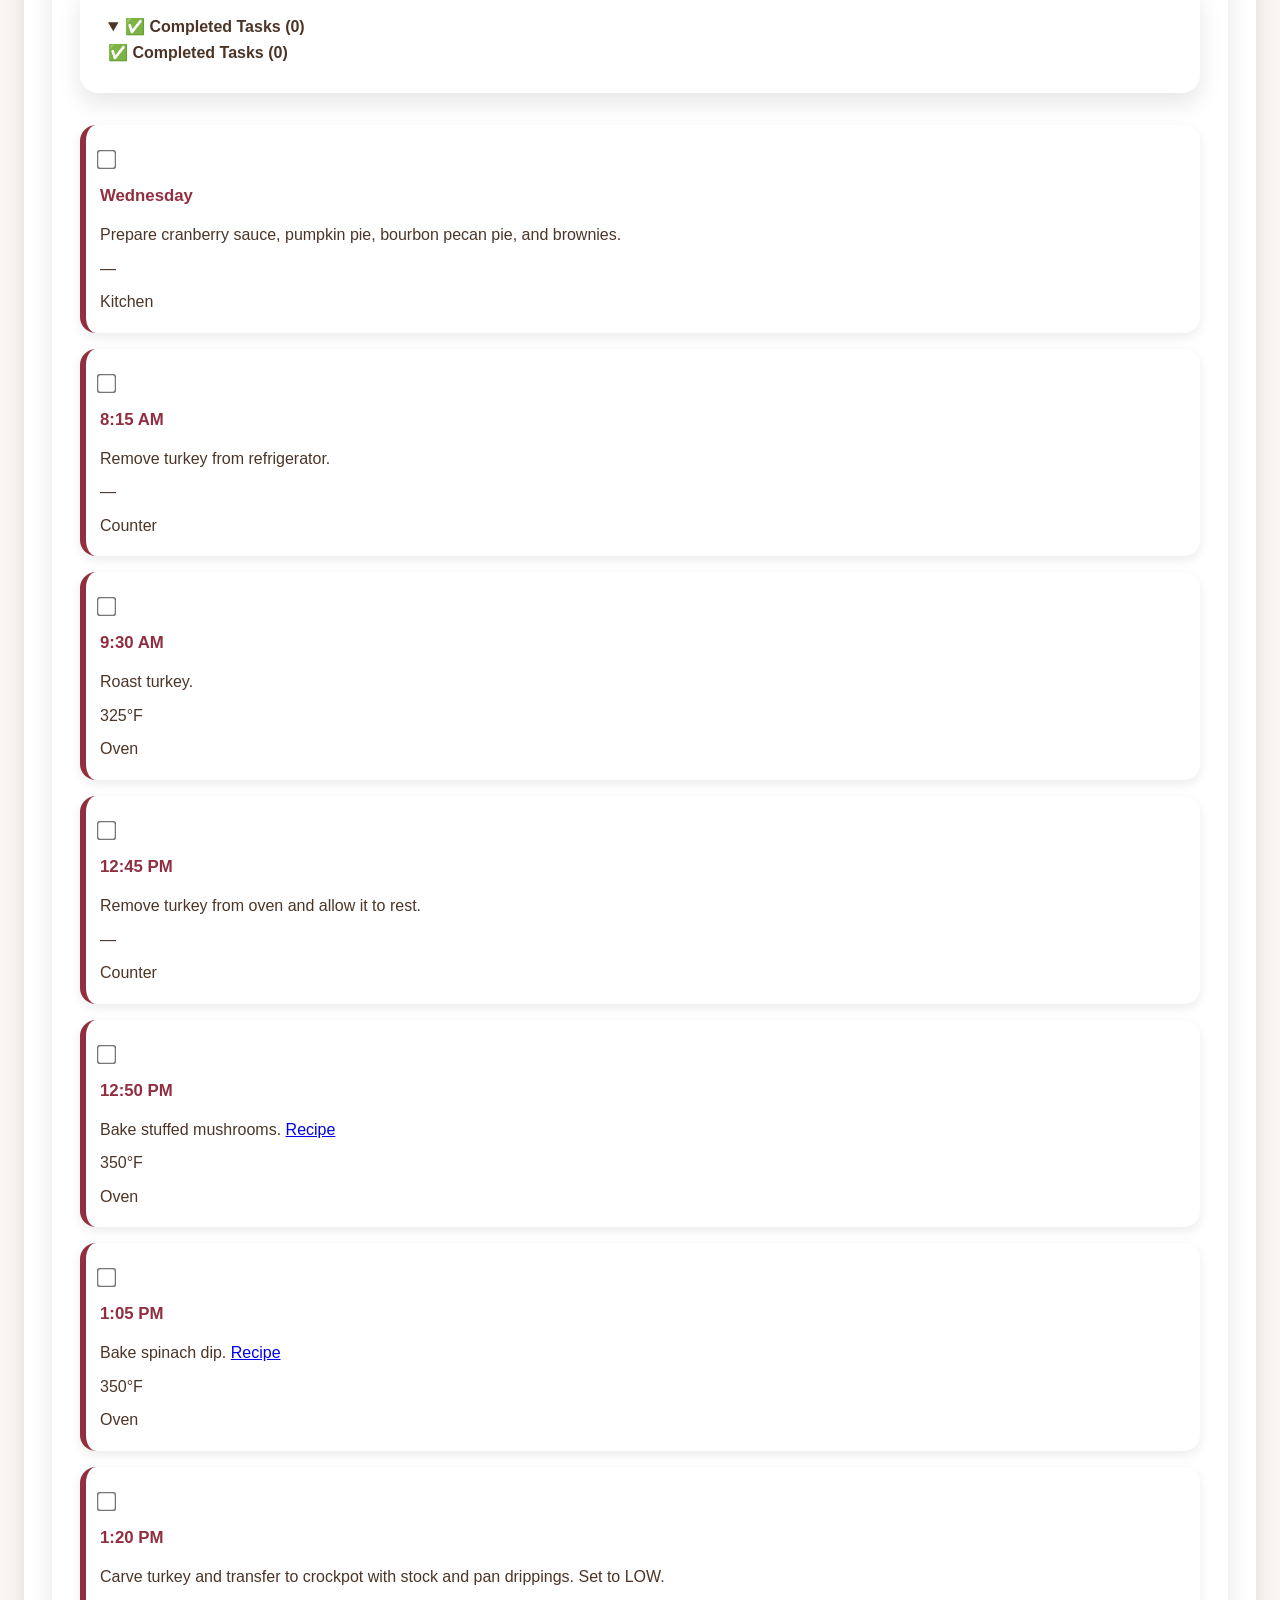
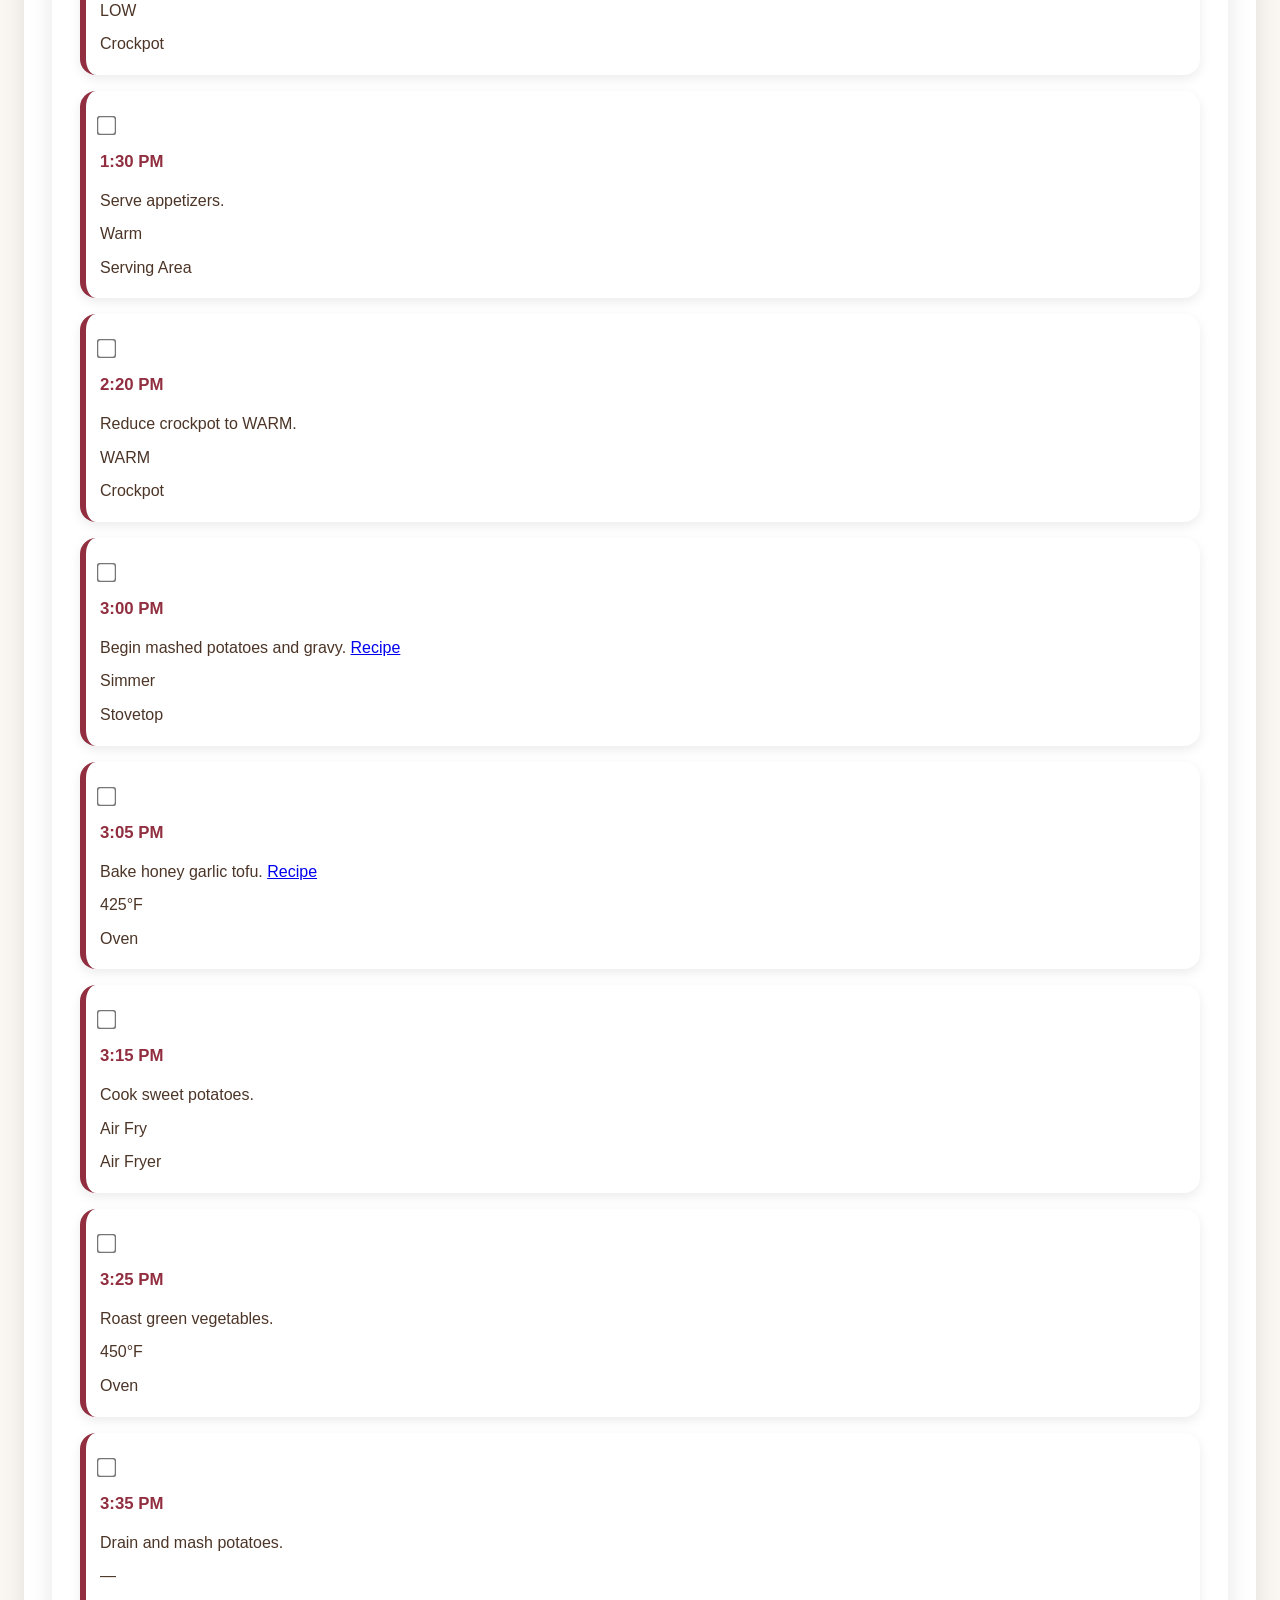
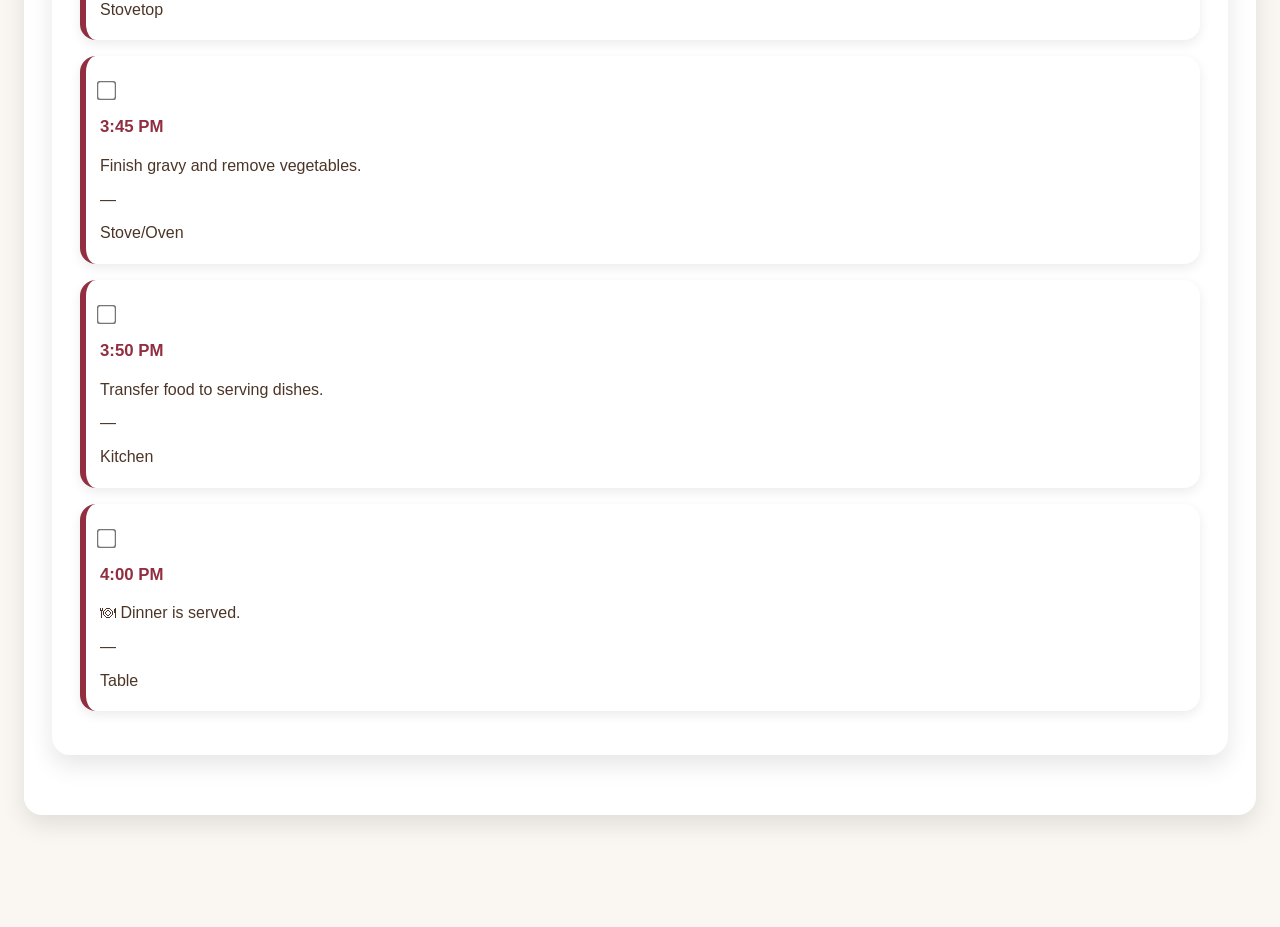
==== commit 9578ab59: "Add files via upload" ====
--- a/cooking.html
+++ b/cooking.html
@@ -7,7 +7,7 @@
 <link rel="stylesheet" href="styles.css">
 <style>
 .topnav{padding:20px}.sticky-task{position:sticky;top:0;background:#912f40;color:#fff;padding:14px 20px;z-index:1000;font-weight:700}.equipment{display:grid;grid-template-columns:repeat(auto-fit,minmax(220px,1fr));gap:24px}.equip{background:#fff;border-radius:18px;padding:20px;box-shadow:0 8px 20px rgba(0,0,0,.1)}.controls{display:flex;gap:12px;flex-wrap:wrap}.progress-wrap{margin-top:10px}.schedule-table input{transform:scale(1.2)} 
-.table-wrapper{overflow:visible}.schedule-table{width:100%}.schedule-table tr:first-child{display:none}.schedule-table,.schedule-table tbody,.schedule-table tr,.schedule-table td{display:block;width:100%}.schedule-table tr{background:#fff;margin:0 0 16px 0;border-radius:16px;padding:14px;box-shadow:0 4px 12px rgba(0,0,0,.08);border-left:6px solid #912f40}.schedule-table td{border:none;padding:4px 0}.schedule-table td:nth-child(1){font-size:1.25rem;font-weight:700}.schedule-table td:nth-child(2){font-weight:700;color:#912f40;font-size:1.05rem}.schedule-table td:nth-child(3){padding-top:8px}.schedule-table input{transform:scale(1.5)}.equipment-simple{display:block!important;background:#fafafa;padding:12px 0}.equipment-simple .equip{background:none!important;box-shadow:none!important;border:none!important;padding:8px 0;margin:0;font-size:1.05rem}.equipment-simple h3{margin:0;font-size:1rem;color:#444}</style>
+.table-wrapper{overflow:visible}.schedule-table{width:100%}.schedule-table tr:first-child{display:none}.schedule-table,.schedule-table tbody,.schedule-table tr,.schedule-table td{display:block;width:100%}.schedule-table tr{background:#fff;margin:0 0 16px 0;border-radius:16px;padding:14px;box-shadow:0 4px 12px rgba(0,0,0,.08);border-left:6px solid #912f40}.schedule-table td{border:none;padding:4px 0}.schedule-table td:nth-child(1){font-size:1.25rem;font-weight:700}.schedule-table td:nth-child(2){font-weight:700;color:#912f40;font-size:1.05rem}.schedule-table td:nth-child(3){padding-top:8px}.schedule-table input{transform:scale(1.5)} .dashboard{gap:12px}.stat-card{background:#f5f5f5!important;box-shadow:none!important;border:1px solid #ddd!important;cursor:default}.stat-card:hover{transform:none!important}.stat-title{color:#666;text-transform:uppercase;font-size:.8rem}.equipment-simple{display:block!important;background:#fafafa;padding:12px 0}.equipment-simple .equip{background:none!important;box-shadow:none!important;border:none!important;padding:8px 0;margin:0;font-size:1.05rem}.equipment-simple h3{margin:0;font-size:1rem;color:#444}</style>
 </head>
 <body>
 <style>.floating-home{position:fixed;right:16px;top:72px;background:#c62828;color:#fff;padding:14px 18px;border-radius:999px;text-decoration:none;font-weight:700;box-shadow:0 4px 12px rgba(0,0,0,.25);z-index:5000;display:block;color:#fff}.floating-home.show{display:block}</style><a href="index.html" class="floating-home" id="homeBtn">🏠 Home</a>
@@ -29,7 +29,7 @@
 <div class="controls"><button class="btn" onclick="window.print()">🖨 Print Schedule</button><button class="btn btn-secondary" onclick="resetChecks()">🔄 Reset Checklist</button></div>
 <div class="progress-wrap"><progress id="progress" max="17" value="0"></progress></div>
 <div class="table-wrapper">
-<details class="card" style="margin-top:16px"><summary><strong>✅ Completed Tasks (<span id="completedCount">0</span>)</strong></summary><table class="schedule-table"><tbody id="completedTasksBody"></tbody></table></details><table class="schedule-table"><tbody id="activeTasksBody">
+<details class="card" open style="margin-top:16px"><summary><strong>✅ Completed Tasks (<span id="completedCount">0</span>)</strong></summary><summary><strong>✅ Completed Tasks (<span id="completedCount">0</span>)</strong></summary><table class="schedule-table"><tbody id="completedTasksBody"></tbody></table></details><table class="schedule-table"><tbody id="activeTasksBody">
 <tr><th>Done</th><th>Time</th><th>Task</th><th>Temp</th><th>Equipment</th></tr>
 <tr><td><input class='task' type='checkbox'></td><td>Wednesday</td><td>Prepare cranberry sauce, pumpkin pie, bourbon pecan pie, and brownies.</td><td>—</td><td>Kitchen</td></tr>
 <tr><td><input class='task' type='checkbox'></td><td>8:15 AM</td><td>Remove turkey from refrigerator.</td><td>—</td><td>Counter</td></tr>
@@ -53,25 +53,26 @@
 
 
 <script>
-function updateProgress(){
- const tasks=[...document.querySelectorAll('.task')];
- const done=tasks.filter(t=>t.checked).length;
- const pct=Math.round(done/tasks.length*100);
- const p=document.getElementById('progress'); if(p){p.max=tasks.length;p.value=done;}
- const txt=document.getElementById('progressPct'); if(txt){txt.textContent=pct+'%';}
- tasks.forEach(t=>{
-   const row=t.closest('tr');
-   if(row){row.style.display=t.checked?'none':'block';}
-   localStorage.setItem('tg_'+tasks.indexOf(t),t.checked?'1':'0');
-  });
+function moveTasks(){
+ const active=document.getElementById("activeTasksBody");
+ const completed=document.getElementById("completedTasksBody");
+ const tasks=[...document.querySelectorAll(".task")];
+ let done=0;
+ tasks.forEach((t,i)=>{
+   const row=t.closest("tr");
+   if(t.checked){completed.appendChild(row);done++;}
+   else{active.appendChild(row);}
+   localStorage.setItem("tg_"+i,t.checked?"1":"0");
+ });
+ document.getElementById('completedCount').textContent=done;
+ document.getElementById('progress').value=done;
+ document.getElementById('progress').max=tasks.length;
+ document.getElementById('progressPct').textContent=Math.round(done/tasks.length*100)+'%';
 }
-function resetChecks(){
- document.querySelectorAll('.task').forEach((t,i)=>{t.checked=false;localStorage.removeItem('tg_'+i);});
- updateProgress();
-}
+function resetChecks(){document.querySelectorAll('.task').forEach((t,i)=>{t.checked=false;localStorage.removeItem('tg_'+i);});moveTasks();}
 window.addEventListener('DOMContentLoaded',()=>{
  const tasks=[...document.querySelectorAll('.task')];
- tasks.forEach((t,i)=>{if(localStorage.getItem('tg_'+i)==='1')t.checked=true;t.addEventListener('change',updateProgress);});
- updateProgress();
+ tasks.forEach((t,i)=>{if(localStorage.getItem('tg_'+i)==='1')t.checked=true;t.addEventListener('change',moveTasks);});
+ moveTasks();
 });
 </script></body></html>
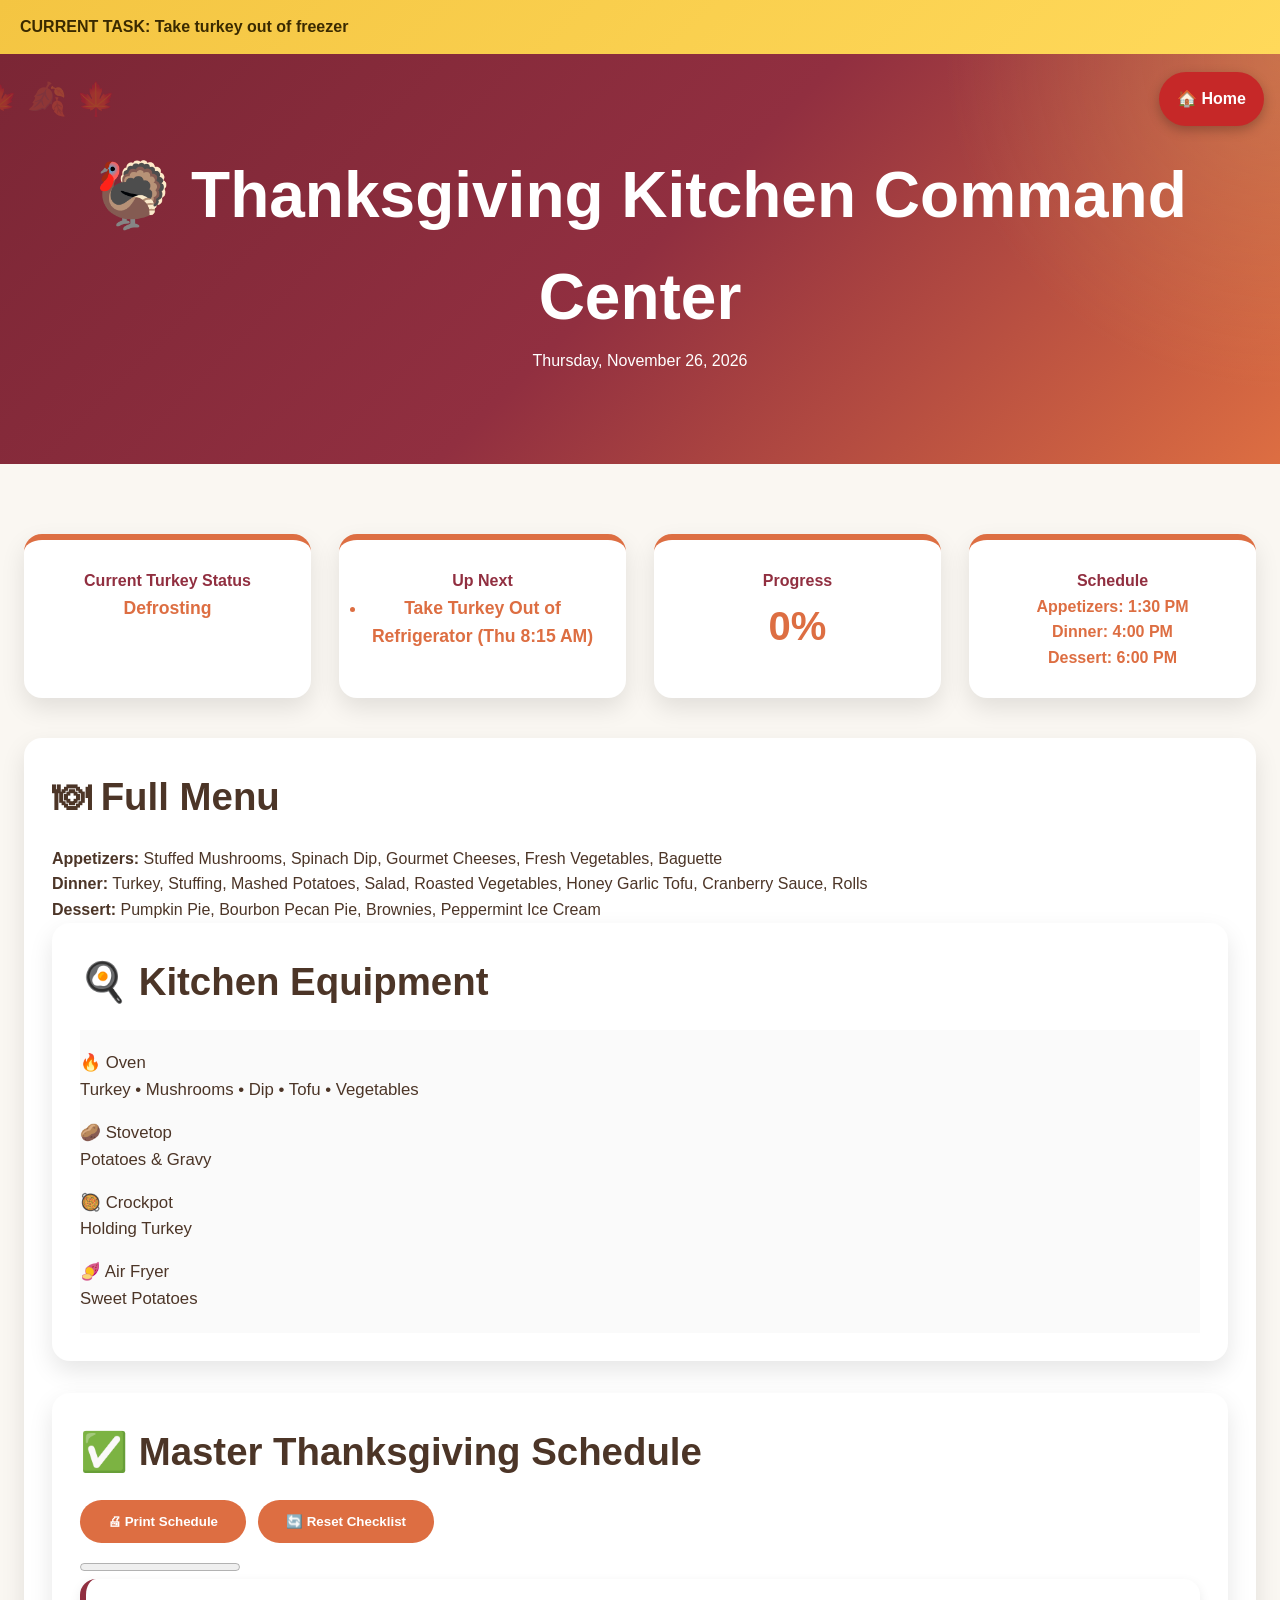
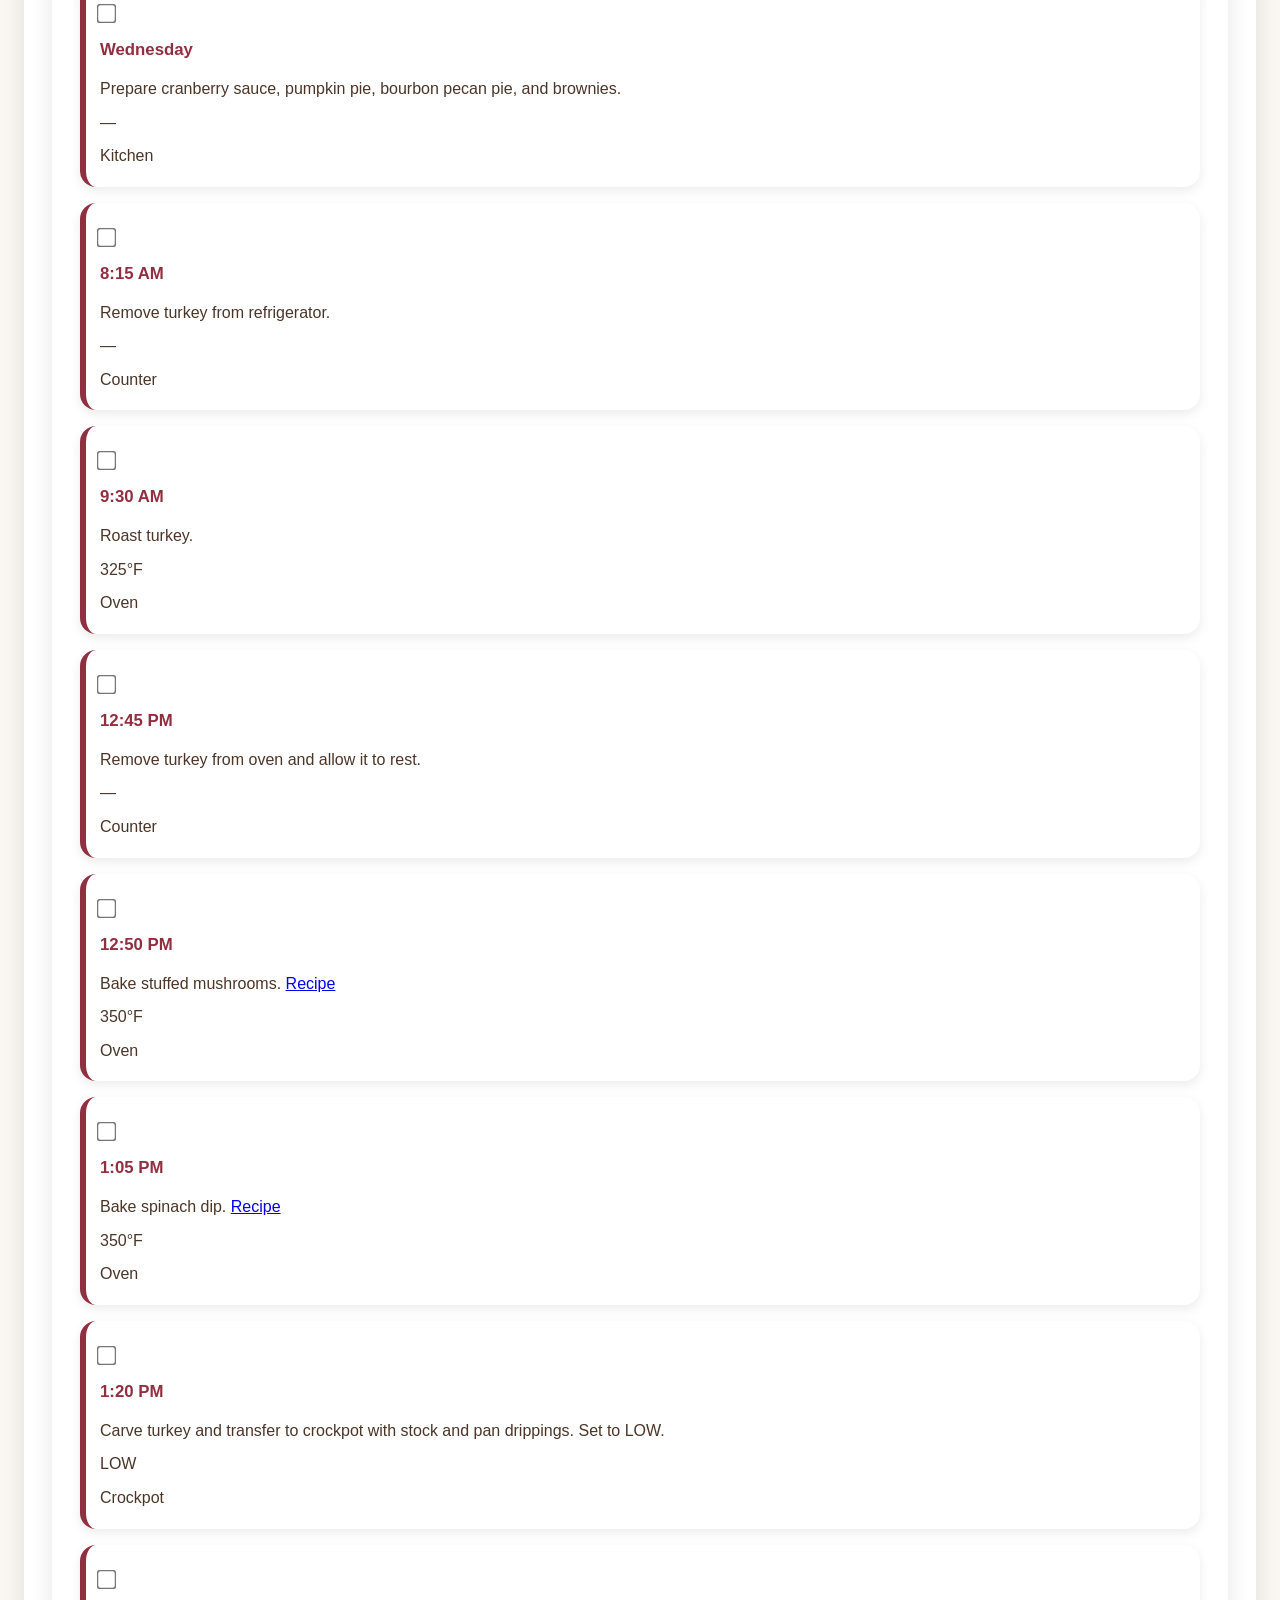
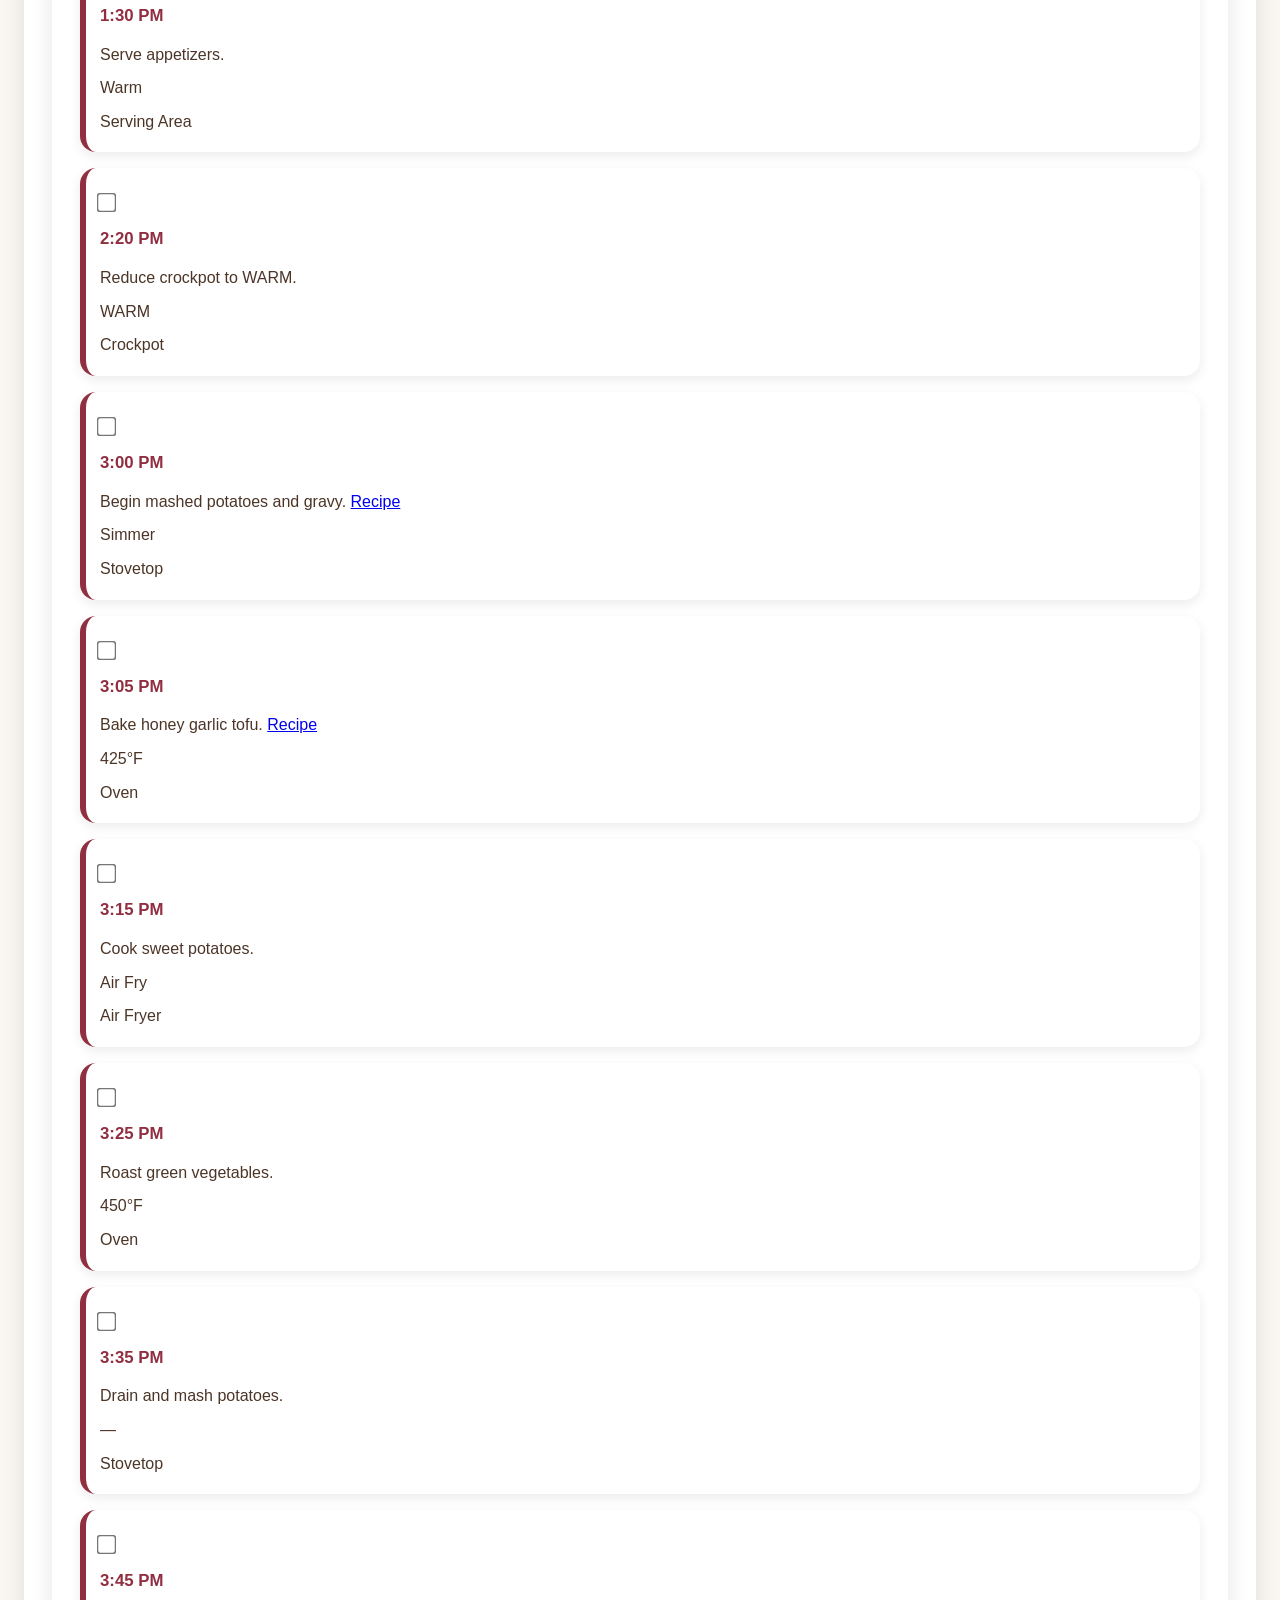
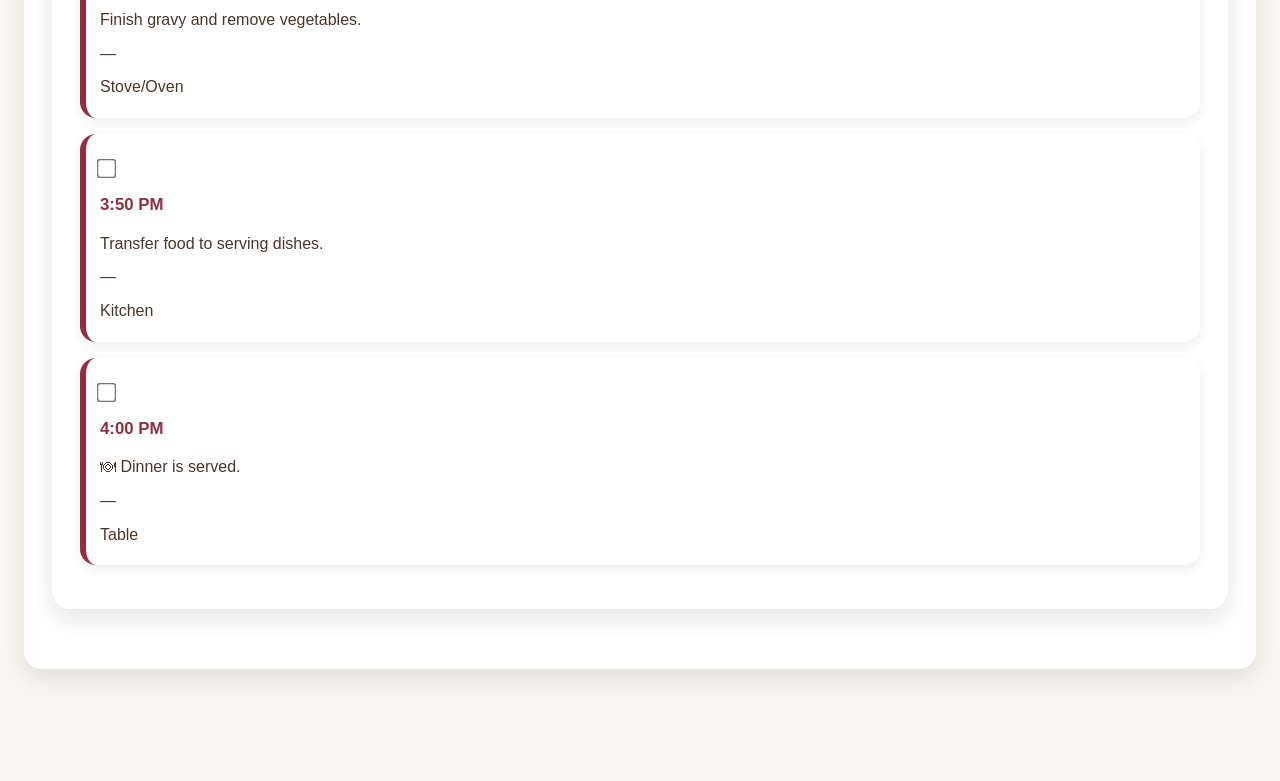
==== commit c8e3010b: "Add files via upload" ====
--- a/cooking.html
+++ b/cooking.html
@@ -7,7 +7,7 @@
 <link rel="stylesheet" href="styles.css">
 <style>
 .topnav{padding:20px}.sticky-task{position:sticky;top:0;background:#912f40;color:#fff;padding:14px 20px;z-index:1000;font-weight:700}.equipment{display:grid;grid-template-columns:repeat(auto-fit,minmax(220px,1fr));gap:24px}.equip{background:#fff;border-radius:18px;padding:20px;box-shadow:0 8px 20px rgba(0,0,0,.1)}.controls{display:flex;gap:12px;flex-wrap:wrap}.progress-wrap{margin-top:10px}.schedule-table input{transform:scale(1.2)} 
-.table-wrapper{overflow:visible}.schedule-table{width:100%}.schedule-table tr:first-child{display:none}.schedule-table,.schedule-table tbody,.schedule-table tr,.schedule-table td{display:block;width:100%}.schedule-table tr{background:#fff;margin:0 0 16px 0;border-radius:16px;padding:14px;box-shadow:0 4px 12px rgba(0,0,0,.08);border-left:6px solid #912f40}.schedule-table td{border:none;padding:4px 0}.schedule-table td:nth-child(1){font-size:1.25rem;font-weight:700}.schedule-table td:nth-child(2){font-weight:700;color:#912f40;font-size:1.05rem}.schedule-table td:nth-child(3){padding-top:8px}.schedule-table input{transform:scale(1.5)} .dashboard{gap:12px}.stat-card{background:#f5f5f5!important;box-shadow:none!important;border:1px solid #ddd!important;cursor:default}.stat-card:hover{transform:none!important}.stat-title{color:#666;text-transform:uppercase;font-size:.8rem}.equipment-simple{display:block!important;background:#fafafa;padding:12px 0}.equipment-simple .equip{background:none!important;box-shadow:none!important;border:none!important;padding:8px 0;margin:0;font-size:1.05rem}.equipment-simple h3{margin:0;font-size:1rem;color:#444}</style>
+.table-wrapper{overflow:visible}.schedule-table{width:100%}.schedule-table tr:first-child{display:none}.schedule-table,.schedule-table tbody,.schedule-table tr,.schedule-table td{display:block;width:100%}.schedule-table tr{background:#fff;margin:0 0 16px 0;border-radius:16px;padding:14px;box-shadow:0 4px 12px rgba(0,0,0,.08);border-left:6px solid #912f40}.schedule-table td{border:none;padding:4px 0}.schedule-table td:nth-child(1){font-size:1.25rem;font-weight:700}.schedule-table td:nth-child(2){font-weight:700;color:#912f40;font-size:1.05rem}.schedule-table td:nth-child(3){padding-top:8px}.schedule-table input{transform:scale(1.5)}.equipment-simple{display:block!important;background:#fafafa;padding:12px 0}.equipment-simple .equip{background:none!important;box-shadow:none!important;border:none!important;padding:8px 0;margin:0;font-size:1.05rem}.equipment-simple h3{margin:0;font-size:1rem;color:#444}</style>
 </head>
 <body>
 <style>.floating-home{position:fixed;right:16px;top:72px;background:#c62828;color:#fff;padding:14px 18px;border-radius:999px;text-decoration:none;font-weight:700;box-shadow:0 4px 12px rgba(0,0,0,.25);z-index:5000;display:block;color:#fff}.floating-home.show{display:block}</style><a href="index.html" class="floating-home" id="homeBtn">🏠 Home</a>
@@ -29,7 +29,7 @@
 <div class="controls"><button class="btn" onclick="window.print()">🖨 Print Schedule</button><button class="btn btn-secondary" onclick="resetChecks()">🔄 Reset Checklist</button></div>
 <div class="progress-wrap"><progress id="progress" max="17" value="0"></progress></div>
 <div class="table-wrapper">
-<details class="card" open style="margin-top:16px"><summary><strong>✅ Completed Tasks (<span id="completedCount">0</span>)</strong></summary><summary><strong>✅ Completed Tasks (<span id="completedCount">0</span>)</strong></summary><table class="schedule-table"><tbody id="completedTasksBody"></tbody></table></details><table class="schedule-table"><tbody id="activeTasksBody">
+<table class="schedule-table">
 <tr><th>Done</th><th>Time</th><th>Task</th><th>Temp</th><th>Equipment</th></tr>
 <tr><td><input class='task' type='checkbox'></td><td>Wednesday</td><td>Prepare cranberry sauce, pumpkin pie, bourbon pecan pie, and brownies.</td><td>—</td><td>Kitchen</td></tr>
 <tr><td><input class='task' type='checkbox'></td><td>8:15 AM</td><td>Remove turkey from refrigerator.</td><td>—</td><td>Counter</td></tr>
@@ -48,31 +48,20 @@
 <tr><td><input class='task' type='checkbox'></td><td>3:45 PM</td><td>Finish gravy and remove vegetables.</td><td>—</td><td>Stove/Oven</td></tr>
 <tr><td><input class='task' type='checkbox'></td><td>3:50 PM</td><td>Transfer food to serving dishes.</td><td>—</td><td>Kitchen</td></tr>
 <tr><td><input class='task' type='checkbox'></td><td>4:00 PM</td><td>🍽 Dinner is served.</td><td>—</td><td>Table</td></tr>
-</tbody></table></div></div>
+</table></div></div>
 </div>
 
 
 <script>
-function moveTasks(){
- const active=document.getElementById("activeTasksBody");
- const completed=document.getElementById("completedTasksBody");
+function updateProgress(){
  const tasks=[...document.querySelectorAll(".task")];
- let done=0;
- tasks.forEach((t,i)=>{
-   const row=t.closest("tr");
-   if(t.checked){completed.appendChild(row);done++;}
-   else{active.appendChild(row);}
-   localStorage.setItem("tg_"+i,t.checked?"1":"0");
- });
- document.getElementById('completedCount').textContent=done;
- document.getElementById('progress').value=done;
- document.getElementById('progress').max=tasks.length;
- document.getElementById('progressPct').textContent=Math.round(done/tasks.length*100)+'%';
+ const done=tasks.filter(t=>t.checked).length;
+ const pct=Math.round(done/tasks.length*100);
+ document.getElementById("progress").max=tasks.length;
+ document.getElementById("progress").value=done;
+ document.getElementById("progressPct").textContent=pct+"%";
+ tasks.forEach((t,i)=>localStorage.setItem("tg_"+i,t.checked?"1":"0"));
 }
-function resetChecks(){document.querySelectorAll('.task').forEach((t,i)=>{t.checked=false;localStorage.removeItem('tg_'+i);});moveTasks();}
-window.addEventListener('DOMContentLoaded',()=>{
- const tasks=[...document.querySelectorAll('.task')];
- tasks.forEach((t,i)=>{if(localStorage.getItem('tg_'+i)==='1')t.checked=true;t.addEventListener('change',moveTasks);});
- moveTasks();
-});
+function resetChecks(){document.querySelectorAll('.task').forEach((t,i)=>{t.checked=false;localStorage.removeItem('tg_'+i);});updateProgress();}
+window.addEventListener('DOMContentLoaded',()=>{document.querySelectorAll('.task').forEach((t,i)=>{if(localStorage.getItem('tg_'+i)==='1')t.checked=true;t.addEventListener('change',updateProgress);});updateProgress();});
 </script></body></html>
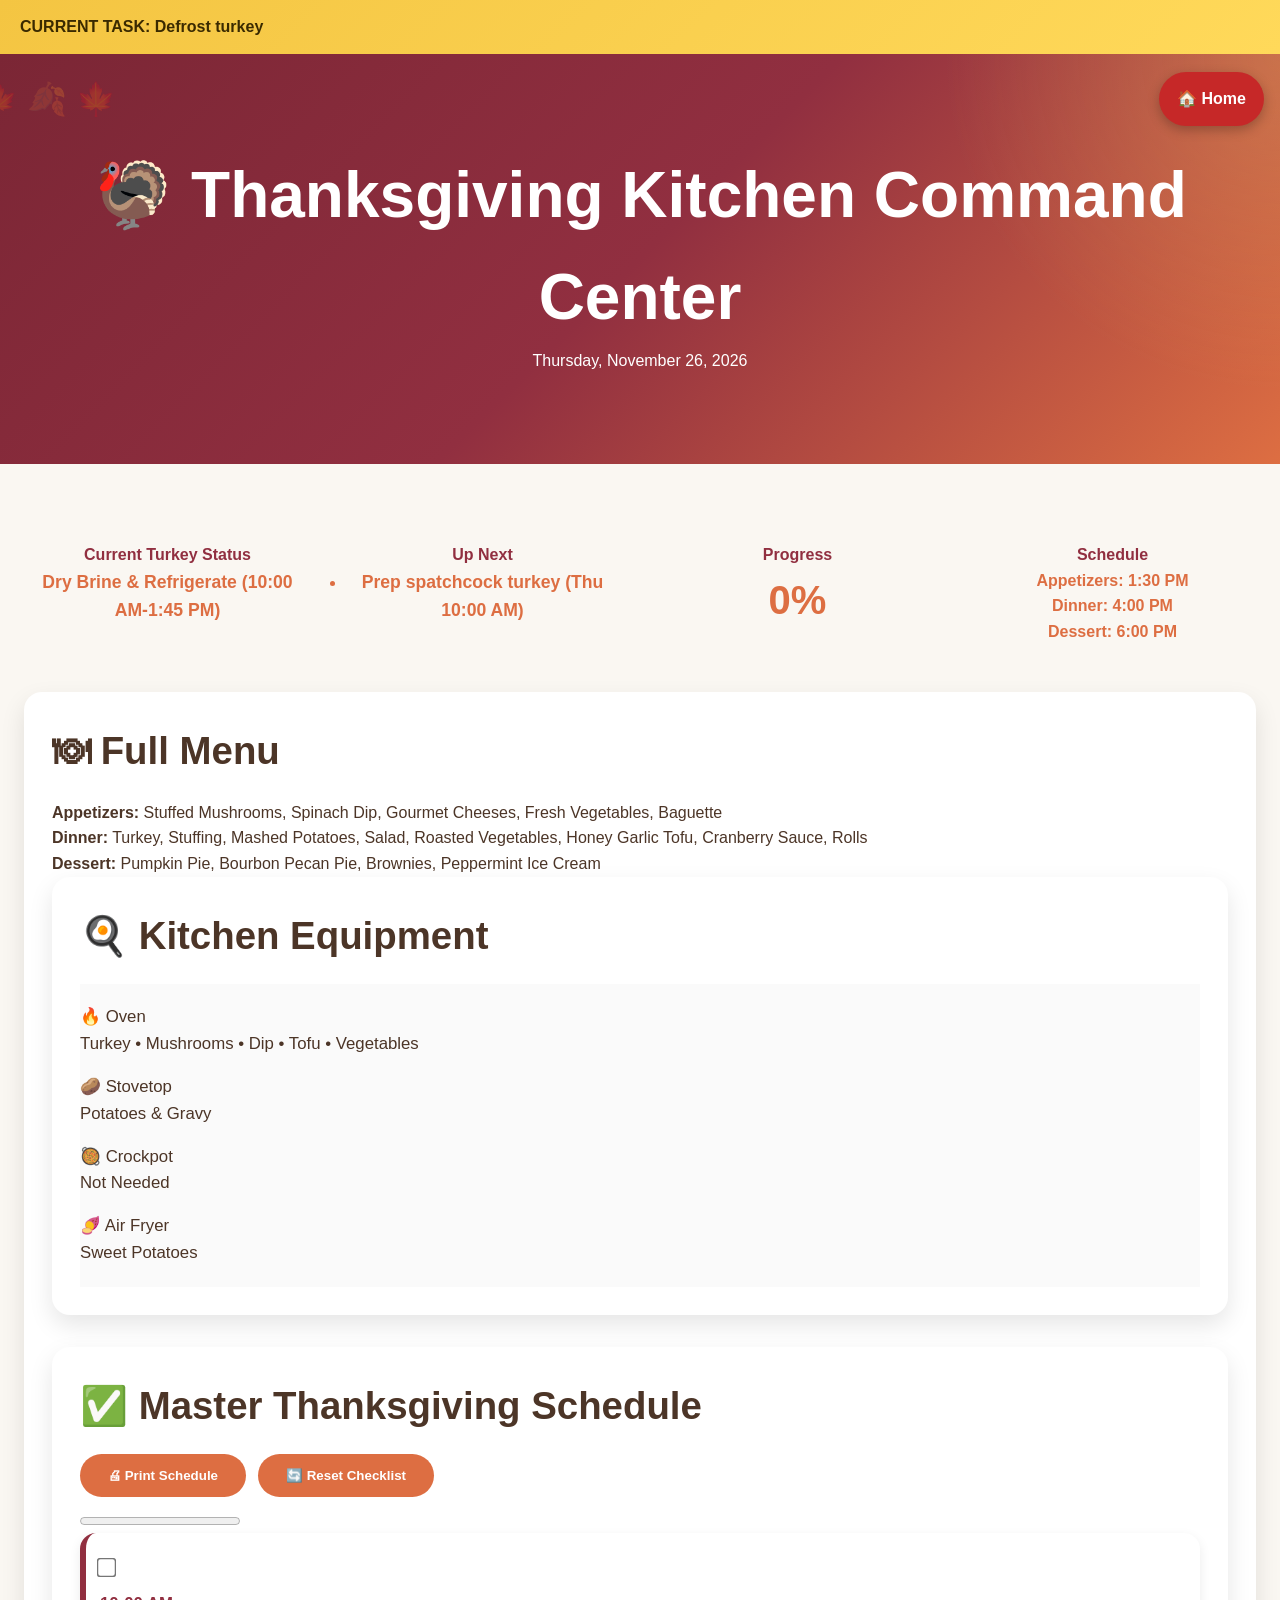
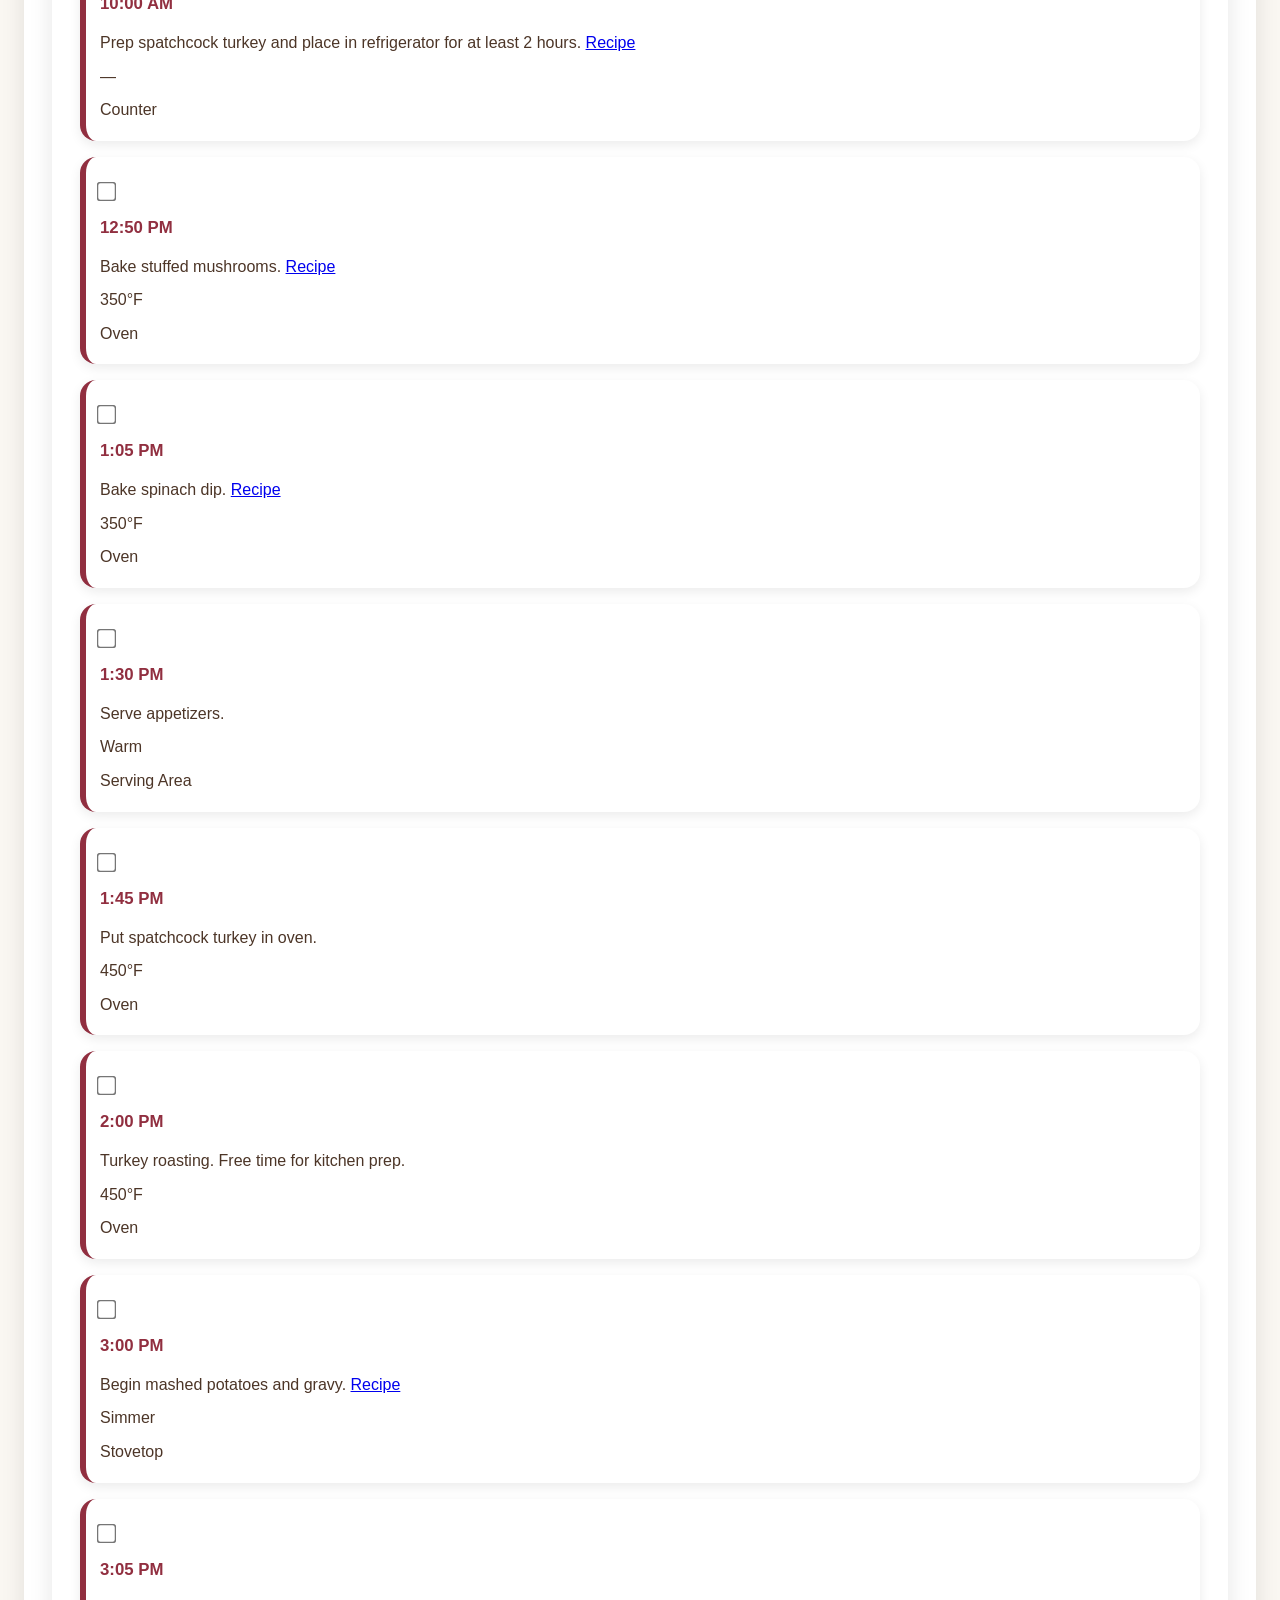
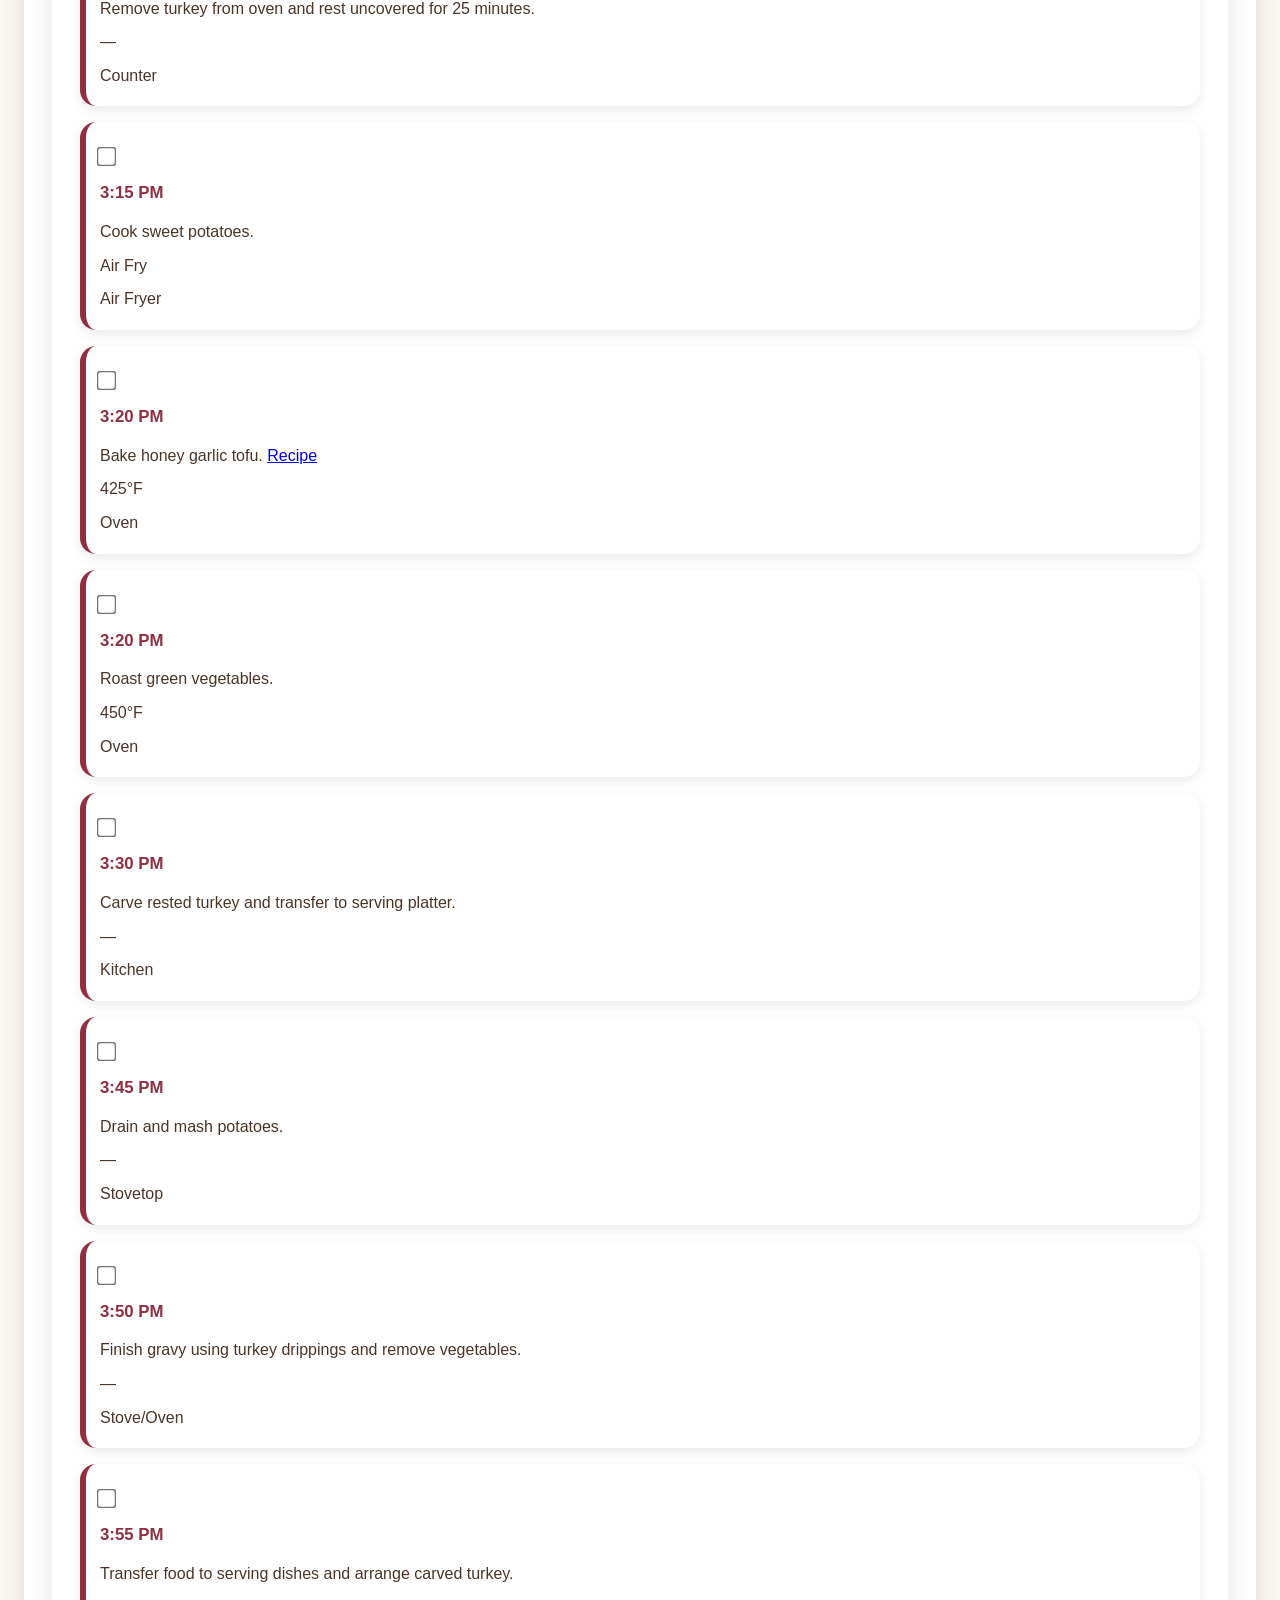
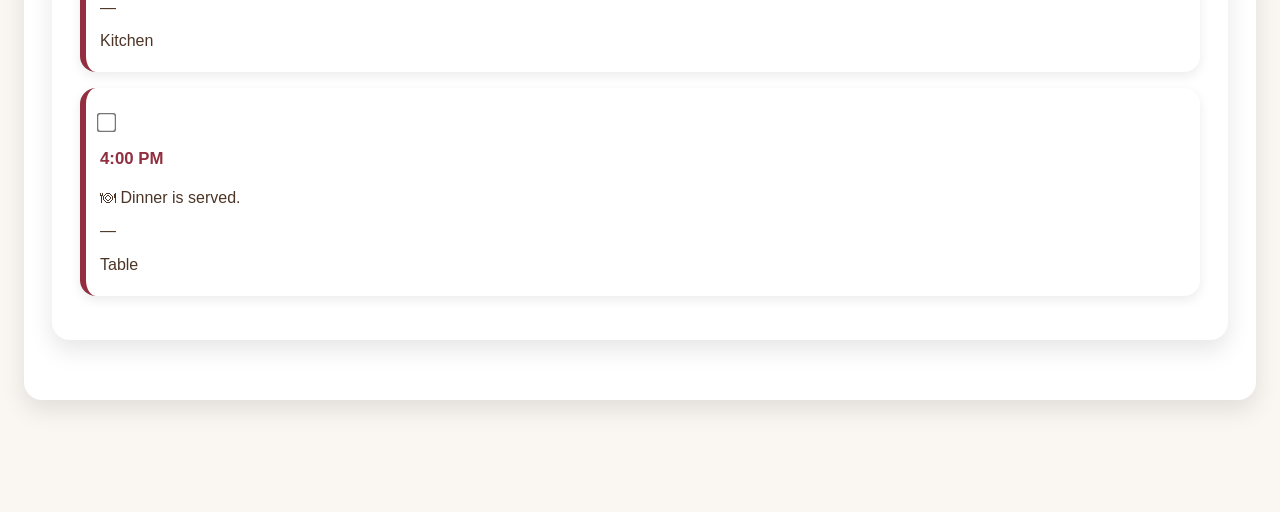
==== commit 273ca0fa: "Add files via upload" ====
--- a/cooking.html
+++ b/cooking.html
@@ -6,49 +6,46 @@
 <title>Thanksgiving Kitchen Command Center</title>
 <link rel="stylesheet" href="styles.css">
 <style>
-.topnav{padding:20px}.sticky-task{position:sticky;top:0;background:#912f40;color:#fff;padding:14px 20px;z-index:1000;font-weight:700}.equipment{display:grid;grid-template-columns:repeat(auto-fit,minmax(220px,1fr));gap:24px}.equip{background:#fff;border-radius:18px;padding:20px;box-shadow:0 8px 20px rgba(0,0,0,.1)}.controls{display:flex;gap:12px;flex-wrap:wrap}.progress-wrap{margin-top:10px}.schedule-table input{transform:scale(1.2)} 
+.topnav{padding:20px}.sticky-task{position:sticky;top:0;background:#912f40;color:#fff;padding:14px 20px;z-index:1000;font-weight:700}.equipment{display:grid;grid-template-columns:repeat(auto-fit,minmax(220px,1fr));gap:24px}.equip{background:#fff;border-radius:18px;padding:20px;box-shadow:0 8px 20px rgba(0,0,0,.1)}.controls{display:flex;gap:12px;flex-wrap:wrap}.progress-wrap{margin-top:10px} .schedule-table input{transform:scale(1.2)} .dashboard .stat-card{pointer-events:none!important;border-radius:0!important;box-shadow:none!important;background:transparent!important;border:none!important;padding:8px!important;} .dashboard .stat-card:hover{transform:none!important;box-shadow:none!important;} 
 .table-wrapper{overflow:visible}.schedule-table{width:100%}.schedule-table tr:first-child{display:none}.schedule-table,.schedule-table tbody,.schedule-table tr,.schedule-table td{display:block;width:100%}.schedule-table tr{background:#fff;margin:0 0 16px 0;border-radius:16px;padding:14px;box-shadow:0 4px 12px rgba(0,0,0,.08);border-left:6px solid #912f40}.schedule-table td{border:none;padding:4px 0}.schedule-table td:nth-child(1){font-size:1.25rem;font-weight:700}.schedule-table td:nth-child(2){font-weight:700;color:#912f40;font-size:1.05rem}.schedule-table td:nth-child(3){padding-top:8px}.schedule-table input{transform:scale(1.5)}.equipment-simple{display:block!important;background:#fafafa;padding:12px 0}.equipment-simple .equip{background:none!important;box-shadow:none!important;border:none!important;padding:8px 0;margin:0;font-size:1.05rem}.equipment-simple h3{margin:0;font-size:1rem;color:#444}</style>
 </head>
 <body>
 <style>.floating-home{position:fixed;right:16px;top:72px;background:#c62828;color:#fff;padding:14px 18px;border-radius:999px;text-decoration:none;font-weight:700;box-shadow:0 4px 12px rgba(0,0,0,.25);z-index:5000;display:block;color:#fff}.floating-home.show{display:block}</style><a href="index.html" class="floating-home" id="homeBtn">🏠 Home</a>
-<div class="sticky-task" style="background:linear-gradient(135deg,#f4c542,#ffd95a);color:#3a2a00;font-weight:700">CURRENT TASK: <span id="currentTask">Take turkey out of freezer</span></div>
+<div class="sticky-task" style="background:linear-gradient(135deg,#f4c542,#ffd95a);color:#3a2a00;font-weight:700">CURRENT TASK: <span id="currentTask">Defrost turkey</span></div>
 <header class="hero">
 <h1>🦃 Thanksgiving Kitchen Command Center</h1>
 <p>Thursday, November 26, 2026</p>
 </header>
 <div class="container">
 <div class="dashboard">
-<div class="stat-card"><div class="stat-title">Current Turkey Status</div><div id="turkeyStatus" class="stat-value" style="font-size:1.1rem">Defrosting</div></div>
-<div class="stat-card"><div class="stat-title">Up Next</div><div class="stat-value" id="upNext" style="font-size:1.1rem"><ul><li>Take Turkey Out of Refrigerator (Thu 8:15 AM)</li></ul></div></div>
-<div class="stat-card"><div class="stat-title">Progress</div><div class="stat-value" id="progressPct">0%</div></div>
-<div class="stat-card"><div class="stat-title">Schedule</div><div class="stat-value" style="font-size:1rem">Appetizers: 1:30 PM<br>Dinner: 4:00 PM<br>Dessert: 6:00 PM</div></div>
+<div class="stat-card" style="box-shadow:none;border:1px solid #ddd;background:#f5f5f5;cursor:default;transform:none;"><div class="stat-title">Current Turkey Status</div><div id="turkeyStatus" class="stat-value" style="font-size:1.1rem">Dry Brine & Refrigerate (10:00 AM-1:45 PM)</div></div>
+<div class="stat-card" style="box-shadow:none;border:1px solid #ddd;background:#f5f5f5;cursor:default;transform:none;"><div class="stat-title">Up Next</div><div class="stat-value" id="upNext" style="font-size:1.1rem"><ul><li>Prep spatchcock turkey (Thu 10:00 AM)</li></ul></div></div>
+<div class="stat-card" style="box-shadow:none;border:1px solid #ddd;background:#f5f5f5;cursor:default;transform:none;"><div class="stat-title">Progress</div><div class="stat-value" id="progressPct">0%</div></div>
+<div class="stat-card" style="box-shadow:none;border:1px solid #ddd;background:#f5f5f5;cursor:default;transform:none;"><div class="stat-title">Schedule</div><div class="stat-value" style="font-size:1rem">Appetizers: 1:30 PM<br>Dinner: 4:00 PM<br>Dessert: 6:00 PM</div></div>
 </div>
-<div class='card'><h2>🍽 Full Menu</h2><p><strong>Appetizers:</strong> Stuffed Mushrooms, Spinach Dip, Gourmet Cheeses, Fresh Vegetables, Baguette</p><p><strong>Dinner:</strong> Turkey, Stuffing, Mashed Potatoes, Salad, Roasted Vegetables, Honey Garlic Tofu, Cranberry Sauce, Rolls</p><p><strong>Dessert:</strong> Pumpkin Pie, Bourbon Pecan Pie, Brownies, Peppermint Ice Cream</p><div class="card"><h2>🍳 Kitchen Equipment</h2><div class="equipment-simple"><div class="equip">🔥 Oven<br>Turkey • Mushrooms • Dip • Tofu • Vegetables</div><div class="equip">🥔 Stovetop<br>Potatoes & Gravy</div><div class="equip">🥘 Crockpot<br>Holding Turkey</div><div class="equip">🍠 Air Fryer<br>Sweet Potatoes</div></div></div>
+<div class='card'><h2>🍽 Full Menu</h2><p><strong>Appetizers:</strong> Stuffed Mushrooms, Spinach Dip, Gourmet Cheeses, Fresh Vegetables, Baguette</p><p><strong>Dinner:</strong> Turkey, Stuffing, Mashed Potatoes, Salad, Roasted Vegetables, Honey Garlic Tofu, Cranberry Sauce, Rolls</p><p><strong>Dessert:</strong> Pumpkin Pie, Bourbon Pecan Pie, Brownies, Peppermint Ice Cream</p><div class="card"><h2>🍳 Kitchen Equipment</h2><div class="equipment-simple"><div class="equip">🔥 Oven<br>Turkey • Mushrooms • Dip • Tofu • Vegetables</div><div class="equip">🥔 Stovetop<br>Potatoes & Gravy</div><div class="equip">🥘 Crockpot<br>Not Needed</div><div class="equip">🍠 Air Fryer<br>Sweet Potatoes</div></div></div>
 <div class="card">
 <h2>✅ Master Thanksgiving Schedule</h2>
 <div class="controls"><button class="btn" onclick="window.print()">🖨 Print Schedule</button><button class="btn btn-secondary" onclick="resetChecks()">🔄 Reset Checklist</button></div>
 <div class="progress-wrap"><progress id="progress" max="17" value="0"></progress></div>
 <div class="table-wrapper">
-<table class="schedule-table">
-<tr><th>Done</th><th>Time</th><th>Task</th><th>Temp</th><th>Equipment</th></tr>
-<tr><td><input class='task' type='checkbox'></td><td>Wednesday</td><td>Prepare cranberry sauce, pumpkin pie, bourbon pecan pie, and brownies.</td><td>—</td><td>Kitchen</td></tr>
-<tr><td><input class='task' type='checkbox'></td><td>8:15 AM</td><td>Remove turkey from refrigerator.</td><td>—</td><td>Counter</td></tr>
-<tr><td><input class='task' type='checkbox'></td><td>9:30 AM</td><td>Roast turkey.</td><td>325°F</td><td>Oven</td></tr>
-<tr><td><input class='task' type='checkbox'></td><td>12:45 PM</td><td>Remove turkey from oven and allow it to rest.</td><td>—</td><td>Counter</td></tr>
+<table class="schedule-table"><tr><td><input class='task' type='checkbox'></td><td>Wednesday</td><td>Prepare cranberry sauce, pumpkin pie, bourbon pecan pie, and brownies.</td><td>—</td><td>Kitchen</td></tr>
+<tr><td><input class='task' type='checkbox'></td><td>10:00 AM</td><td>Prep spatchcock turkey and place in refrigerator for at least 2 hours. <a href="https://www.spendwithpennies.com/spatchcock-turkey/#wprm-recipe-container-141066" target="_blank" rel="noopener noreferrer">Recipe</a></td><td>—</td><td>Counter</td></tr>
 <tr><td><input class='task' type='checkbox'></td><td>12:50 PM</td><td>Bake stuffed mushrooms. <a href="https://www.veganricha.com/vegan-stuffed-mushrooms/" target="_blank" rel="noopener noreferrer">Recipe</a></td><td>350°F</td><td>Oven</td></tr>
 <tr><td><input class='task' type='checkbox'></td><td>1:05 PM</td><td>Bake spinach dip. <a href="https://onmykidsplate.com/baked-spinach-dip/" target="_blank" rel="noopener noreferrer">Recipe</a></td><td>350°F</td><td>Oven</td></tr>
-<tr><td><input class='task' type='checkbox'></td><td>1:20 PM</td><td>Carve turkey and transfer to crockpot with stock and pan drippings. Set to LOW.</td><td>LOW</td><td>Crockpot</td></tr>
 <tr><td><input class='task' type='checkbox'></td><td>1:30 PM</td><td>Serve appetizers.</td><td>Warm</td><td>Serving Area</td></tr>
-<tr><td><input class='task' type='checkbox'></td><td>2:20 PM</td><td>Reduce crockpot to WARM.</td><td>WARM</td><td>Crockpot</td></tr>
+<tr><td><input class='task' type='checkbox'></td><td>1:45 PM</td><td>Put spatchcock turkey in oven.</td><td>450°F</td><td>Oven</td></tr>
+<tr><td><input class='task' type='checkbox'></td><td>2:00 PM</td><td>Turkey roasting. Free time for kitchen prep.</td><td>450°F</td><td>Oven</td></tr>
 <tr><td><input class='task' type='checkbox'></td><td>3:00 PM</td><td>Begin mashed potatoes and gravy. <a href="https://www.noracooks.com/easy-vegan-gravy/" target="_blank" rel="noopener noreferrer">Recipe</a></td><td>Simmer</td><td>Stovetop</td></tr>
-<tr><td><input class='task' type='checkbox'></td><td>3:05 PM</td><td>Bake honey garlic tofu. <a href="https://www.plantpowercouple.com/recipes/vegan-honey-chicken-recipe/" target="_blank" rel="noopener noreferrer">Recipe</a></td><td>425°F</td><td>Oven</td></tr>
+<tr><td><input class='task' type='checkbox'></td><td>3:05 PM</td><td>Remove turkey from oven and rest uncovered for 25 minutes.</td><td>—</td><td>Counter</td></tr>
 <tr><td><input class='task' type='checkbox'></td><td>3:15 PM</td><td>Cook sweet potatoes.</td><td>Air Fry</td><td>Air Fryer</td></tr>
-<tr><td><input class='task' type='checkbox'></td><td>3:25 PM</td><td>Roast green vegetables.</td><td>450°F</td><td>Oven</td></tr>
-<tr><td><input class='task' type='checkbox'></td><td>3:35 PM</td><td>Drain and mash potatoes.</td><td>—</td><td>Stovetop</td></tr>
-<tr><td><input class='task' type='checkbox'></td><td>3:45 PM</td><td>Finish gravy and remove vegetables.</td><td>—</td><td>Stove/Oven</td></tr>
-<tr><td><input class='task' type='checkbox'></td><td>3:50 PM</td><td>Transfer food to serving dishes.</td><td>—</td><td>Kitchen</td></tr>
-<tr><td><input class='task' type='checkbox'></td><td>4:00 PM</td><td>🍽 Dinner is served.</td><td>—</td><td>Table</td></tr>
-</table></div></div>
+<tr><td><input class='task' type='checkbox'></td><td>3:20 PM</td><td>Bake honey garlic tofu. <a href="https://www.plantpowercouple.com/recipes/vegan-honey-chicken-recipe/" target="_blank" rel="noopener noreferrer">Recipe</a></td><td>425°F</td><td>Oven</td></tr>
+<tr><td><input class='task' type='checkbox'></td><td>3:20 PM</td><td>Roast green vegetables.</td><td>450°F</td><td>Oven</td></tr>
+<tr><td><input class='task' type='checkbox'></td><td>3:30 PM</td><td>Carve rested turkey and transfer to serving platter.</td><td>—</td><td>Kitchen</td></tr>
+<tr><td><input class='task' type='checkbox'></td><td>3:45 PM</td><td>Drain and mash potatoes.</td><td>—</td><td>Stovetop</td></tr>
+<tr><td><input class='task' type='checkbox'></td><td>3:50 PM</td><td>Finish gravy using turkey drippings and remove vegetables.</td><td>—</td><td>Stove/Oven</td></tr>
+<tr><td><input class='task' type='checkbox'></td><td>3:55 PM</td><td>Transfer food to serving dishes and arrange carved turkey.</td><td>—</td><td>Kitchen</td></tr>
+<tr><td><input class='task' type='checkbox'></td><td>4:00 PM</td><td>🍽 Dinner is served.</td><td>—</td><td>Table</td></tr></table></div></div>
 </div>
 
 
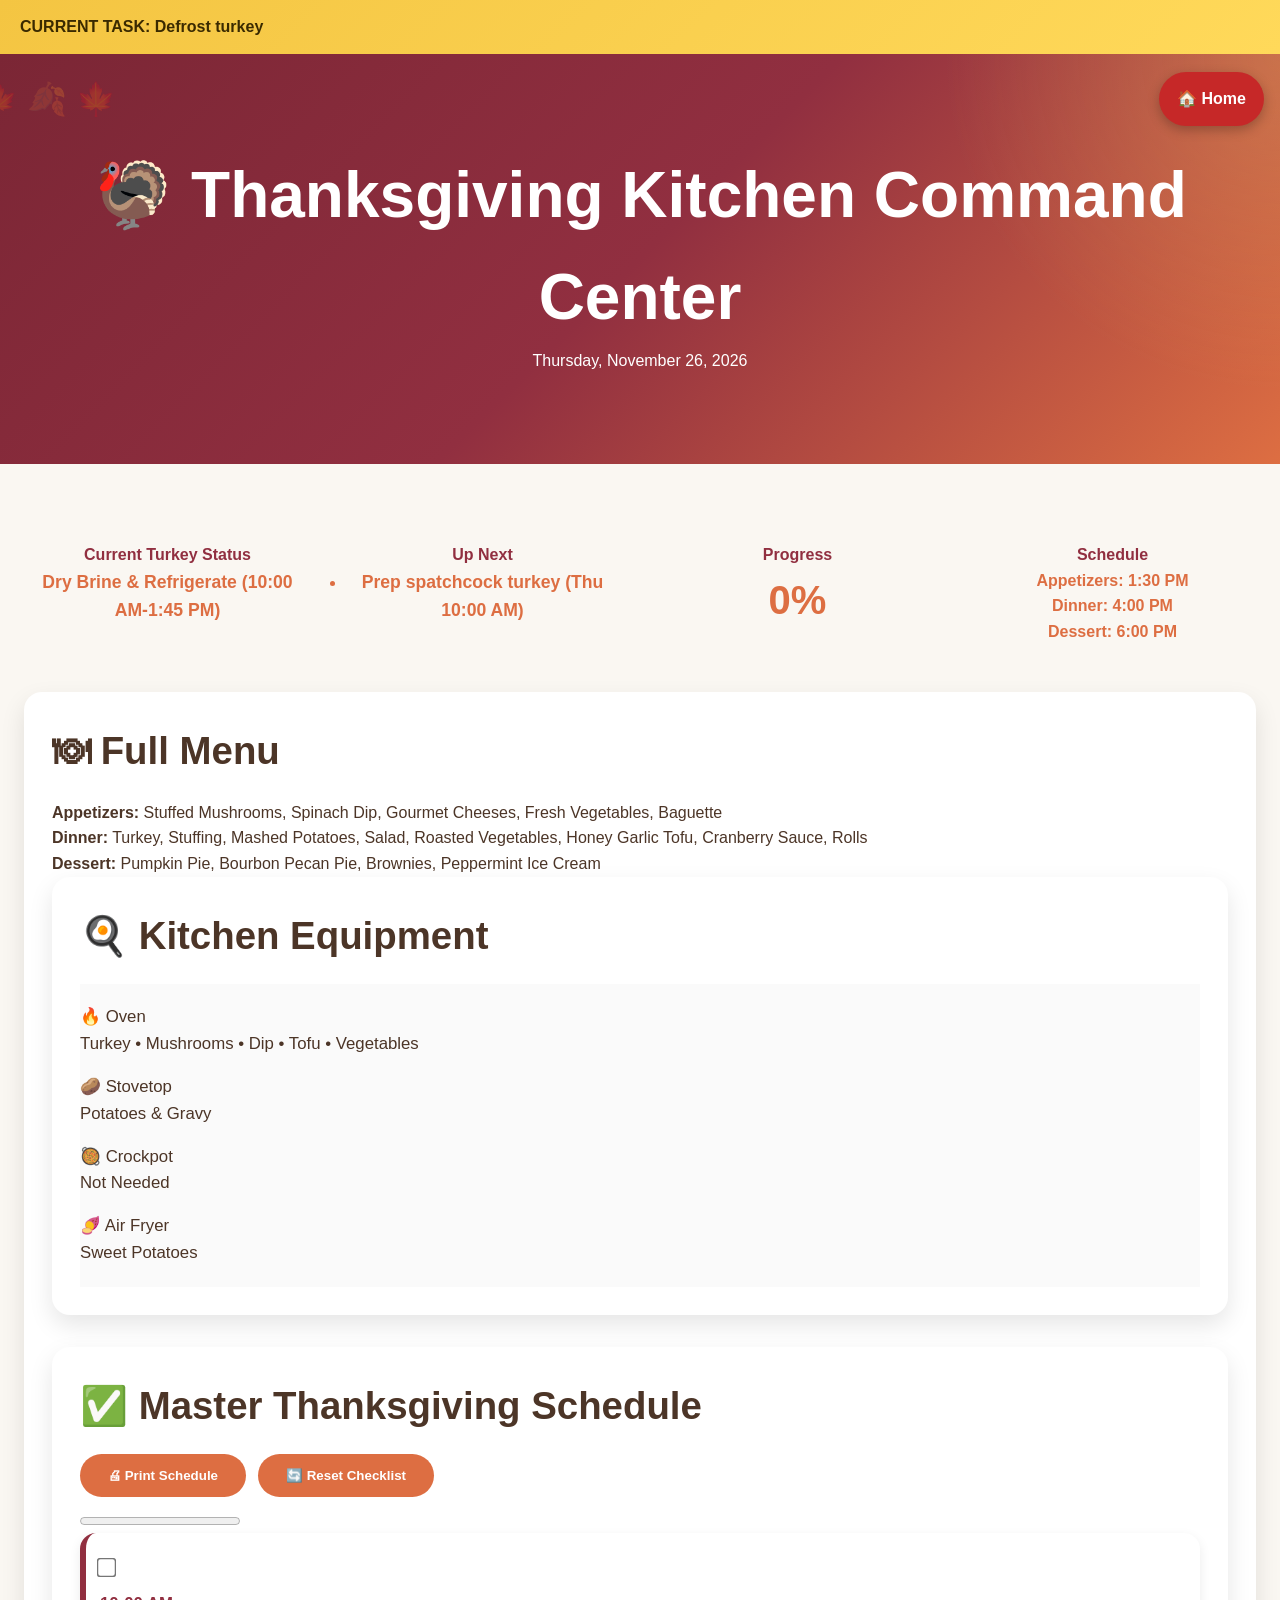
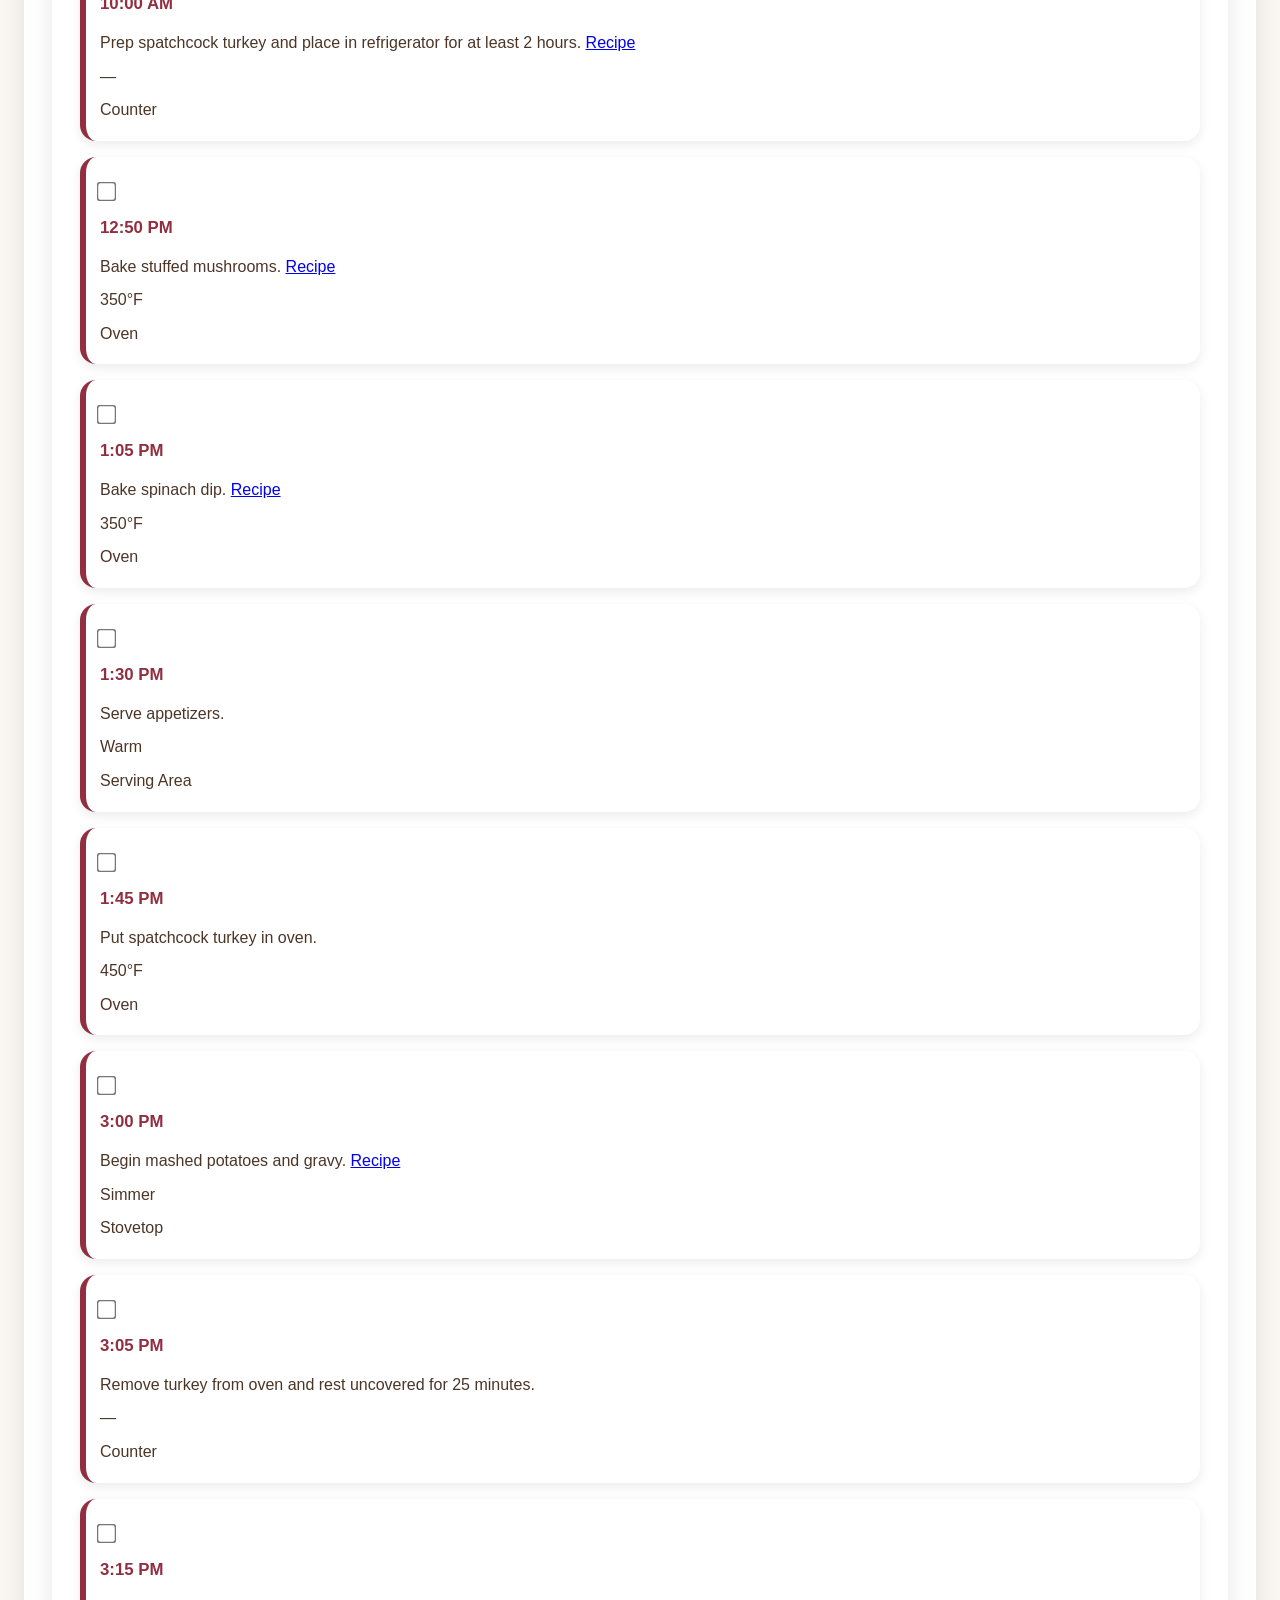
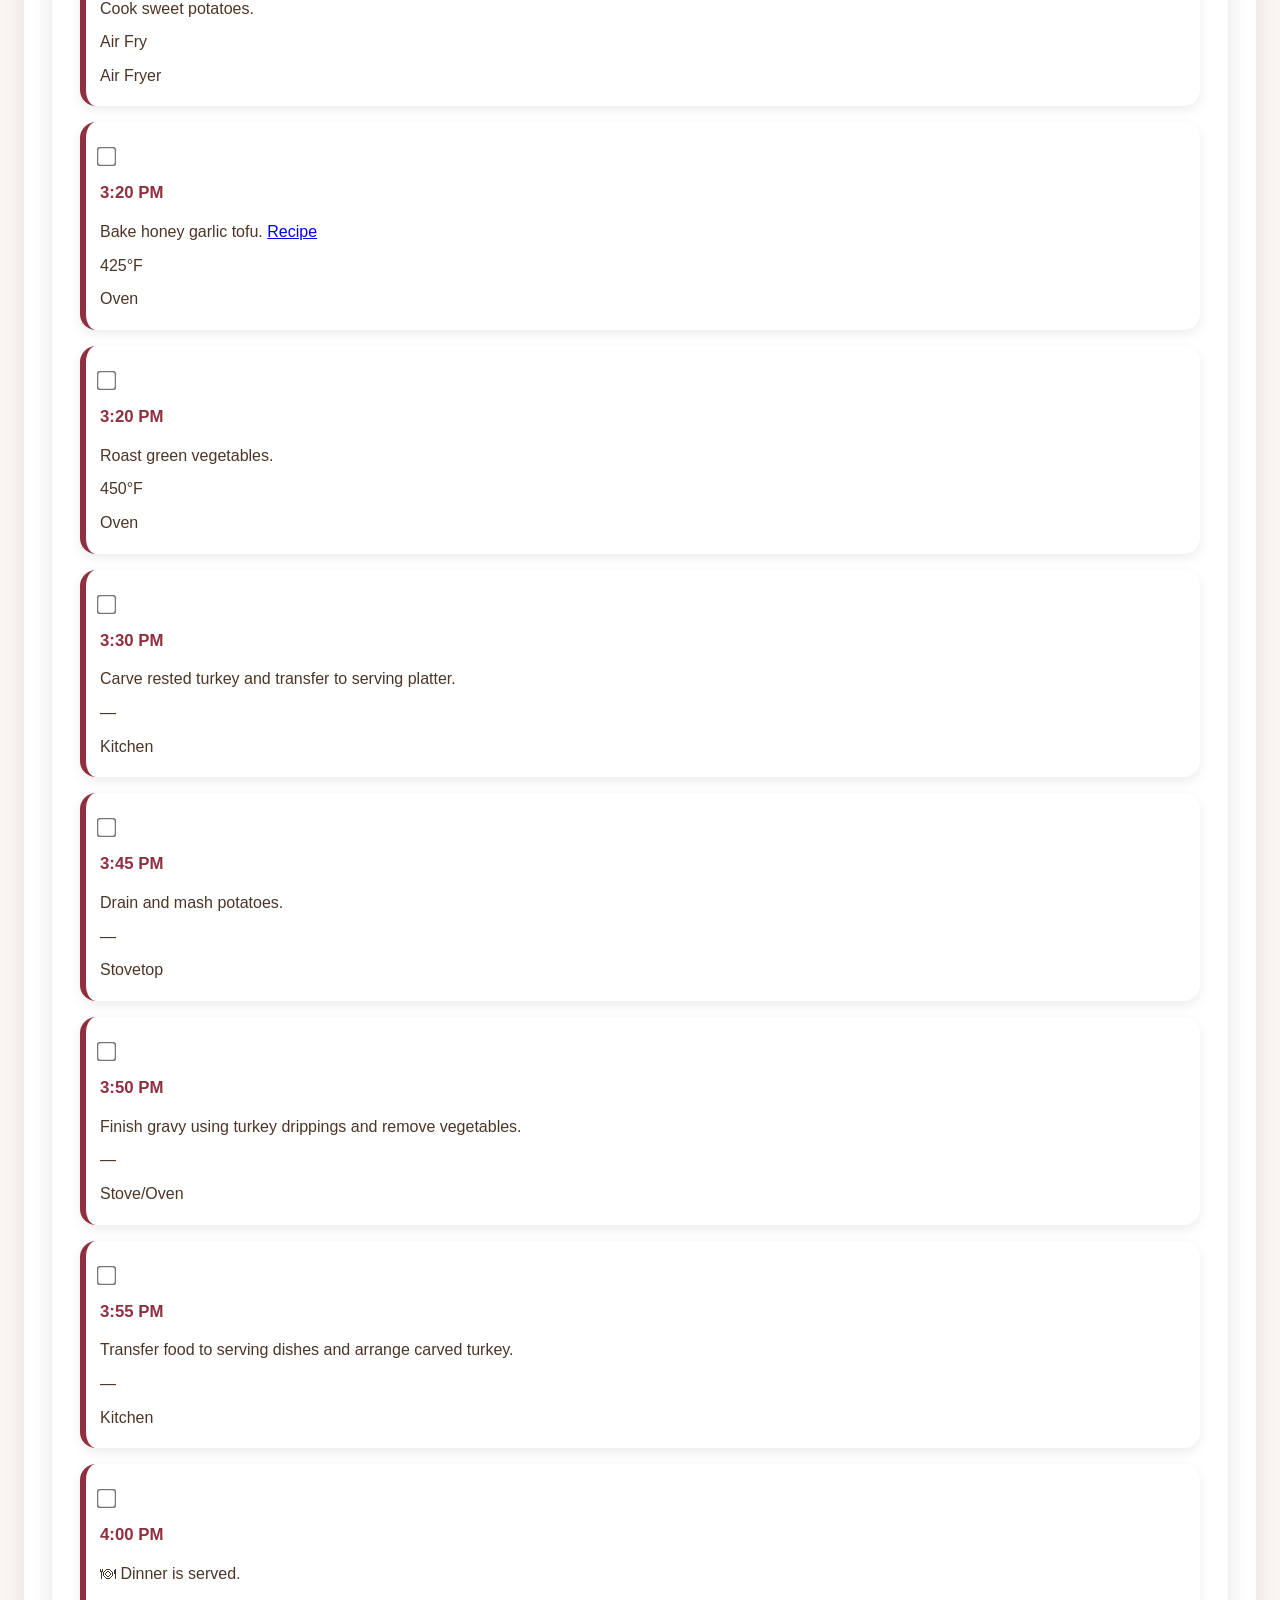
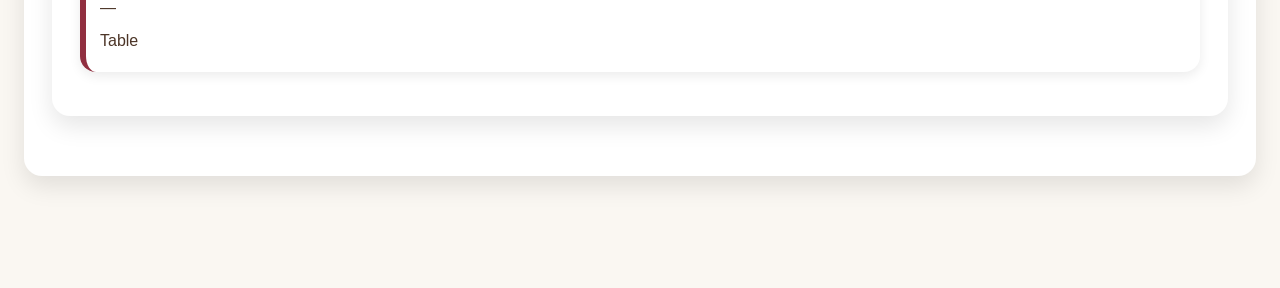
==== commit 3928599a: "Add files via upload" ====
--- a/cooking.html
+++ b/cooking.html
@@ -35,7 +35,7 @@
 <tr><td><input class='task' type='checkbox'></td><td>1:05 PM</td><td>Bake spinach dip. <a href="https://onmykidsplate.com/baked-spinach-dip/" target="_blank" rel="noopener noreferrer">Recipe</a></td><td>350°F</td><td>Oven</td></tr>
 <tr><td><input class='task' type='checkbox'></td><td>1:30 PM</td><td>Serve appetizers.</td><td>Warm</td><td>Serving Area</td></tr>
 <tr><td><input class='task' type='checkbox'></td><td>1:45 PM</td><td>Put spatchcock turkey in oven.</td><td>450°F</td><td>Oven</td></tr>
-<tr><td><input class='task' type='checkbox'></td><td>2:00 PM</td><td>Turkey roasting. Free time for kitchen prep.</td><td>450°F</td><td>Oven</td></tr>
+
 <tr><td><input class='task' type='checkbox'></td><td>3:00 PM</td><td>Begin mashed potatoes and gravy. <a href="https://www.noracooks.com/easy-vegan-gravy/" target="_blank" rel="noopener noreferrer">Recipe</a></td><td>Simmer</td><td>Stovetop</td></tr>
 <tr><td><input class='task' type='checkbox'></td><td>3:05 PM</td><td>Remove turkey from oven and rest uncovered for 25 minutes.</td><td>—</td><td>Counter</td></tr>
 <tr><td><input class='task' type='checkbox'></td><td>3:15 PM</td><td>Cook sweet potatoes.</td><td>Air Fry</td><td>Air Fryer</td></tr>
